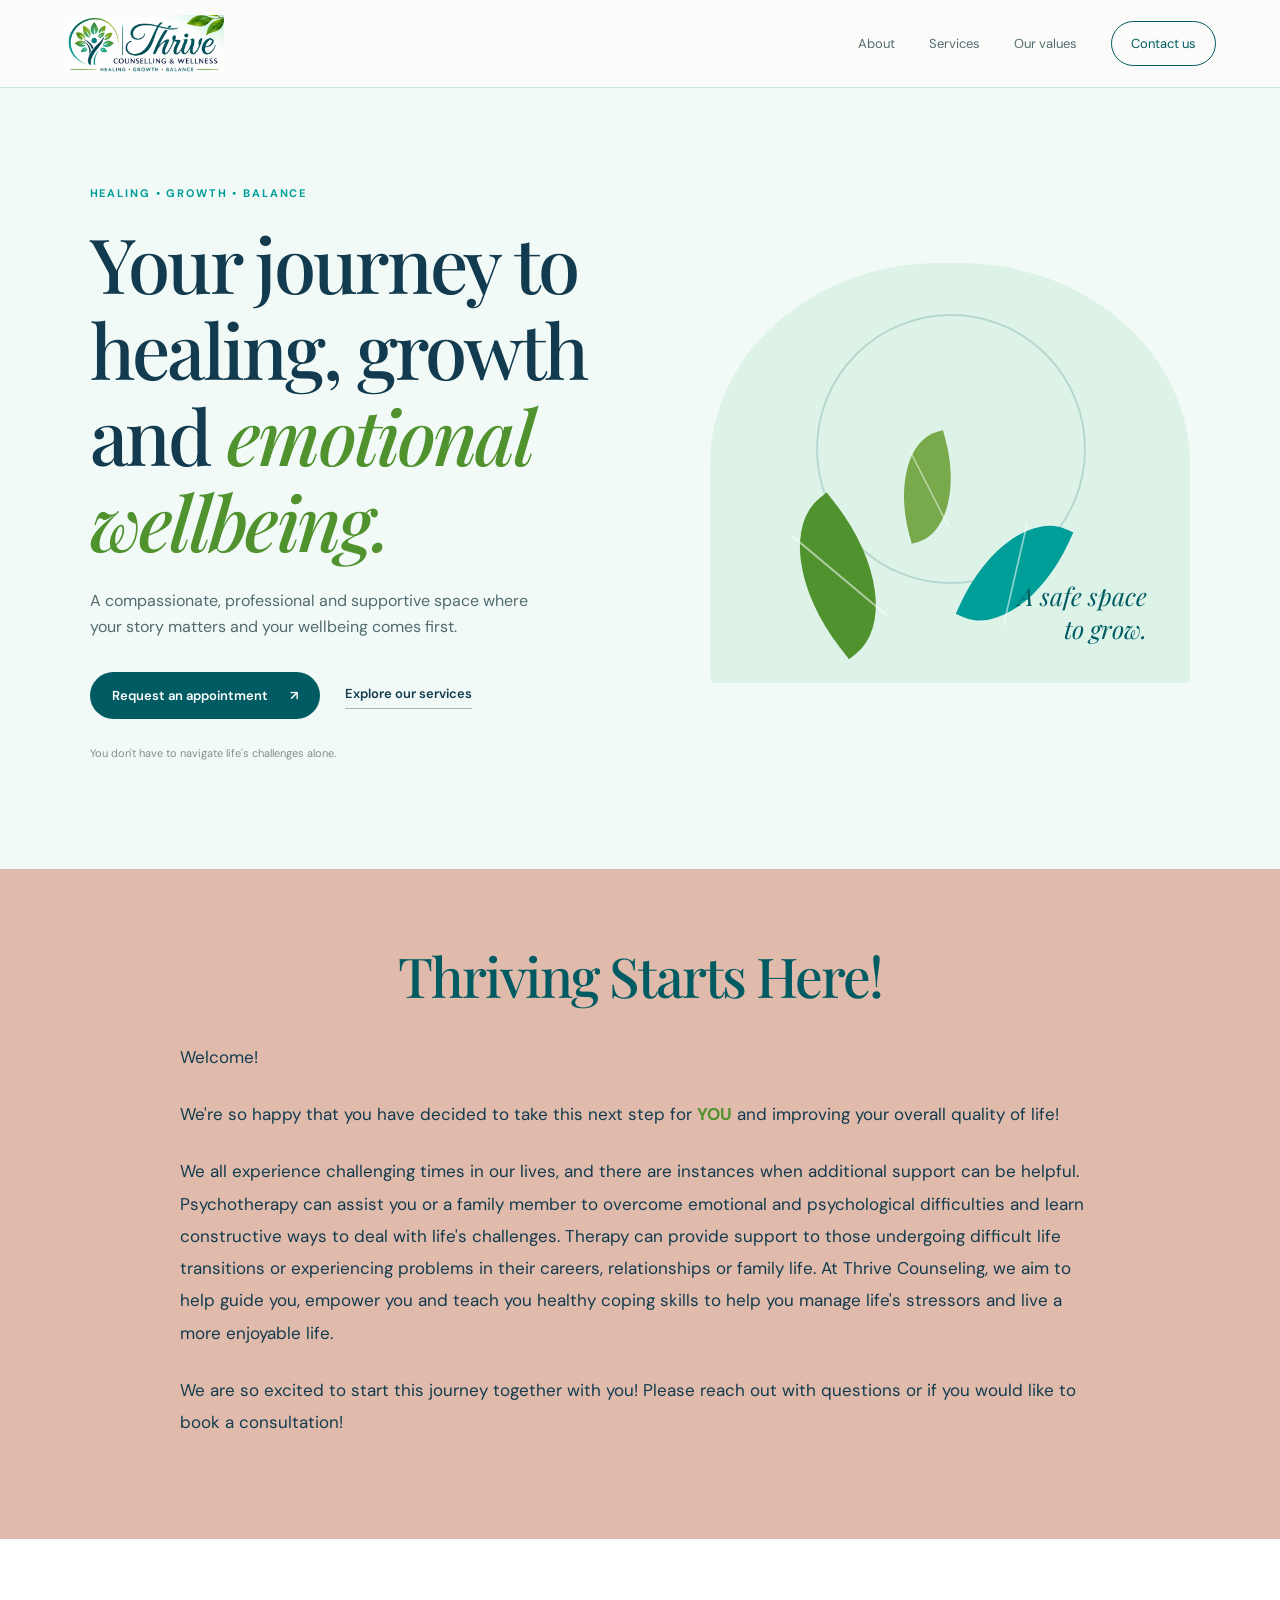
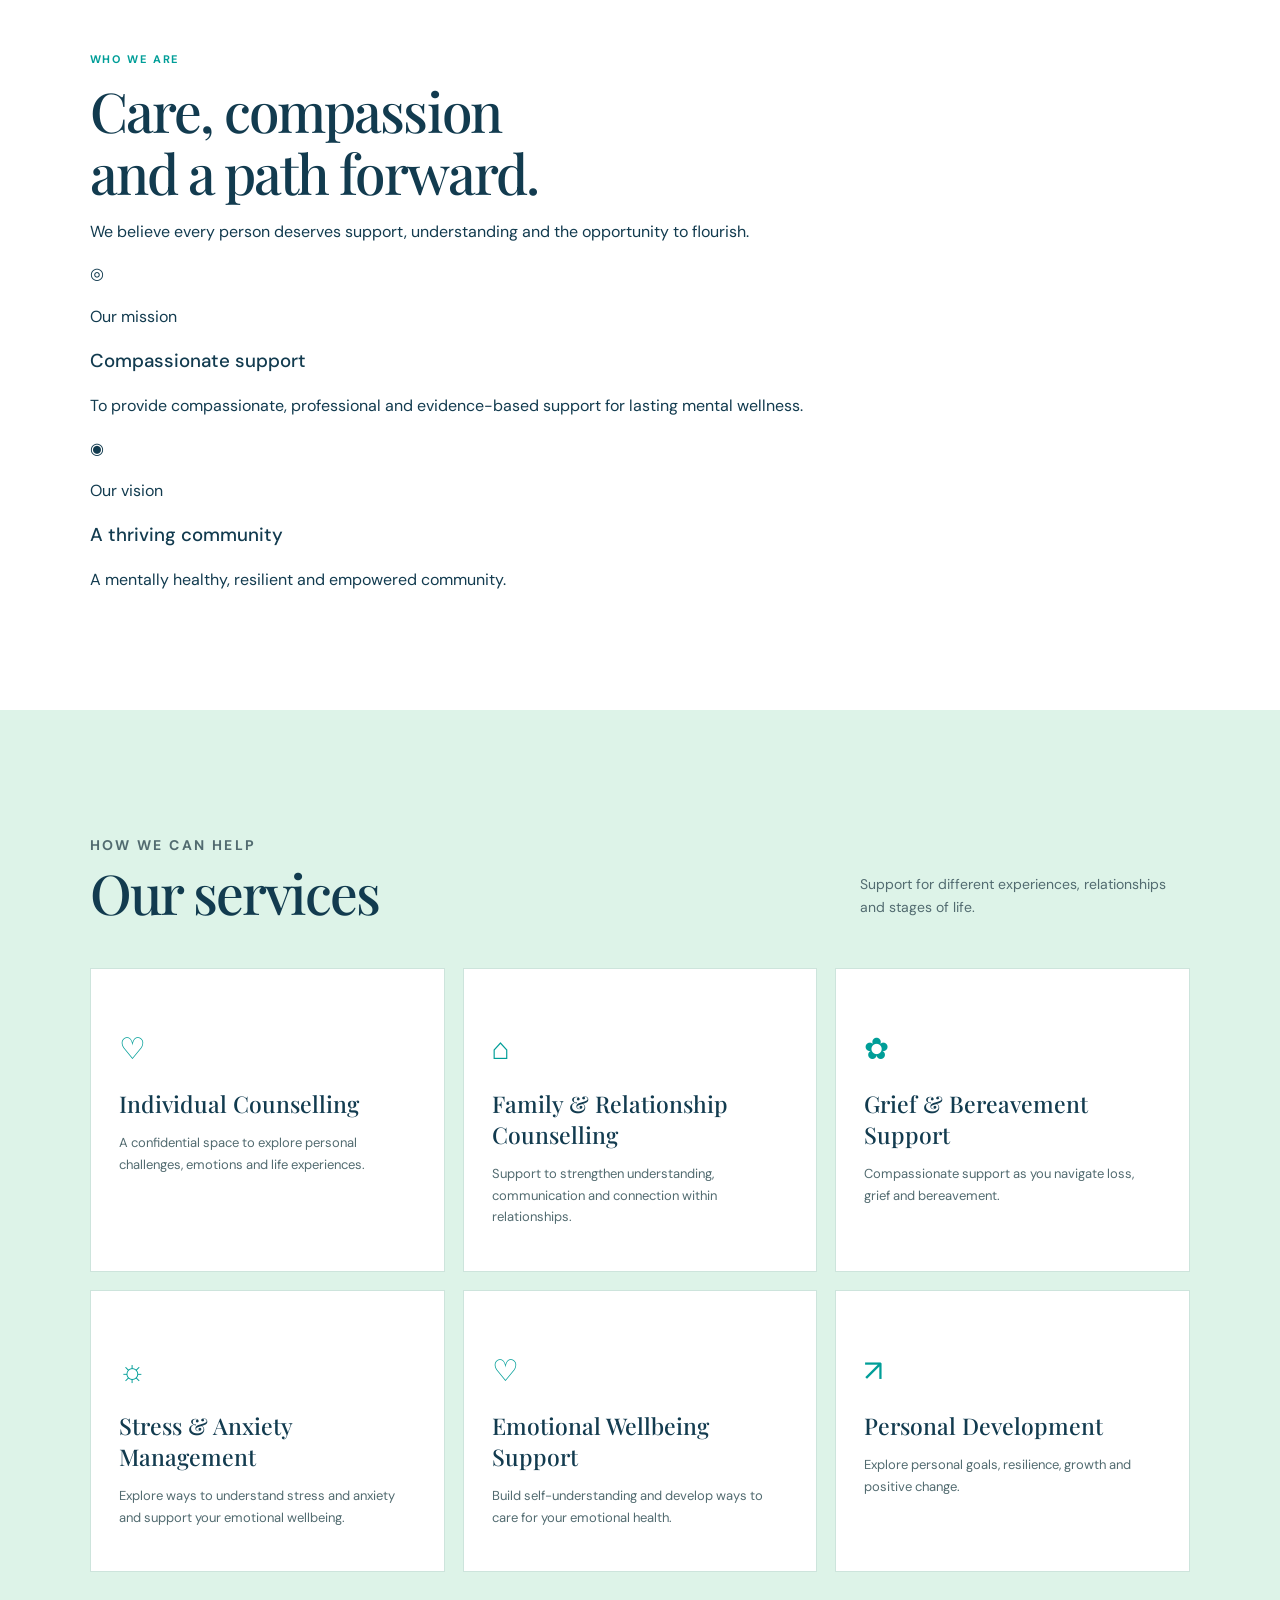
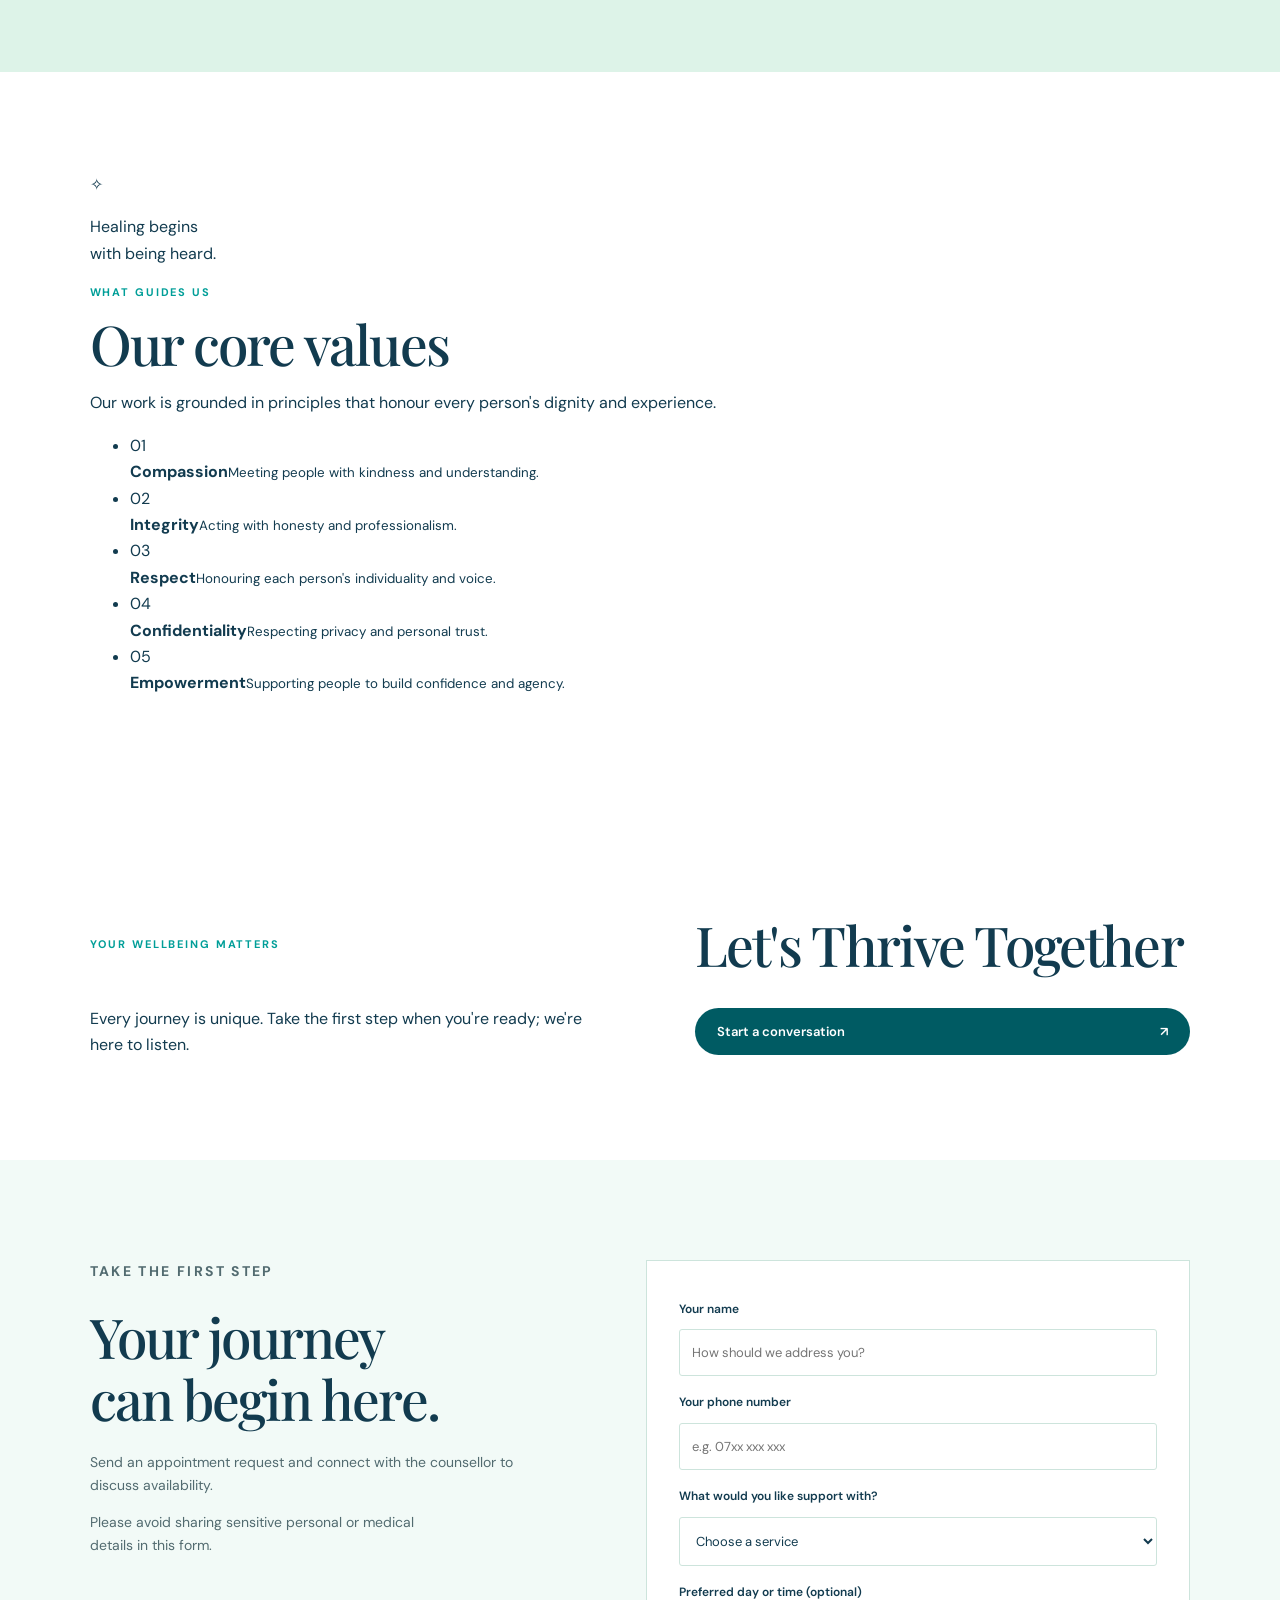
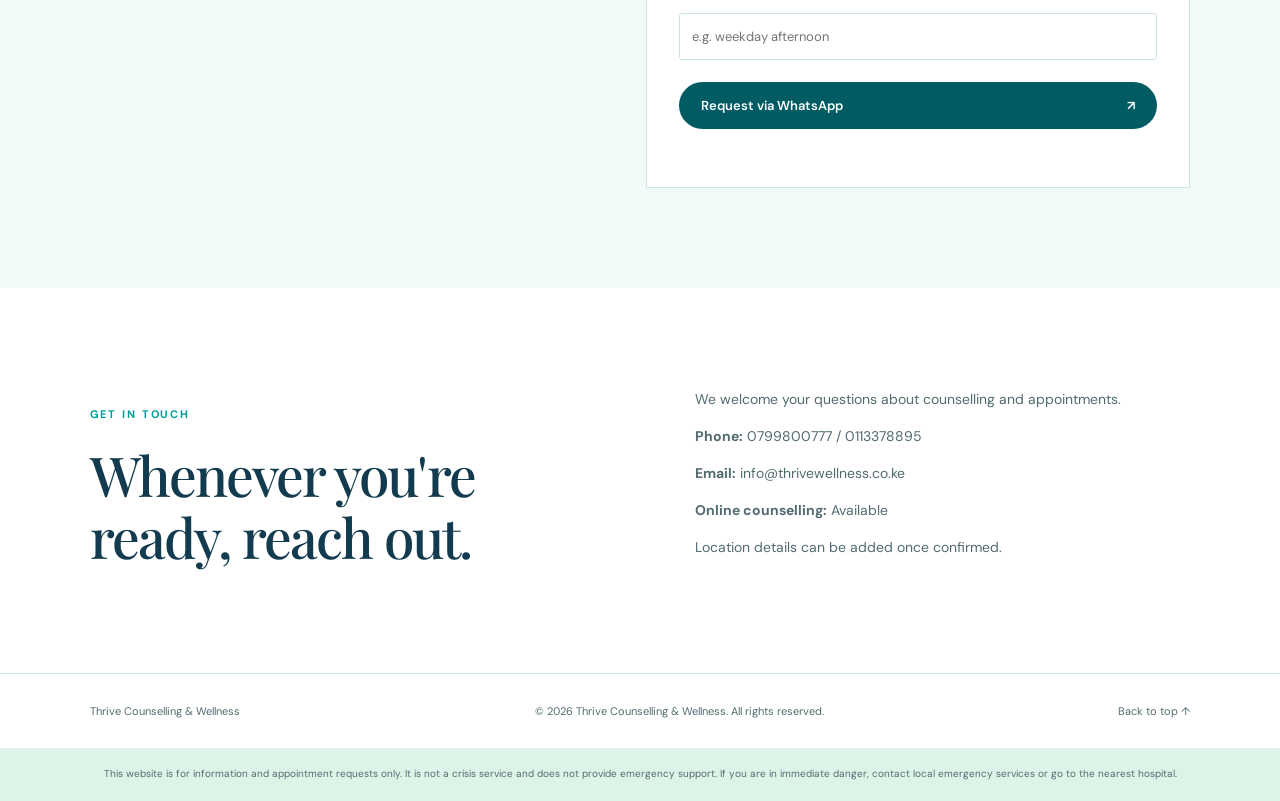
==== index.html @ 751dd4a2 "Add Thrive welcome section with brand colours" ====
<!DOCTYPE html>
<html lang="en">
<head>
  <meta charset="UTF-8">
  <meta name="viewport" content="width=device-width, initial-scale=1.0">
  <meta name="description" content="Thrive Counselling & Wellness offers compassionate support for healing, growth and emotional wellbeing.">
  <meta name="theme-color" content="#005b63">
  <title>Thrive Counselling &amp; Wellness | Your journey to healing</title>
  <link rel="preconnect" href="https://fonts.googleapis.com">
  <link rel="preconnect" href="https://fonts.gstatic.com" crossorigin>
  <link href="https://fonts.googleapis.com/css2?family=DM+Sans:wght@400;500;600;700&family=Playfair+Display:ital,wght@0,500;0,600;0,700;1,500;1,600&display=swap" rel="stylesheet">
  <link rel="stylesheet" href="style.css">
</head>
<body>
  <header class="site-header">
    <a class="brand" href="#home" aria-label="Thrive Counselling and Wellness home">
      <img src="assets/thrive-logo-crop.jpg.png" alt="Thrive Counselling and Wellness — Healing, Growth, Balance" class="brand-logo">
    </a>
    <button class="menu-toggle" aria-label="Toggle navigation" aria-expanded="false">☰</button>
    <nav class="nav" aria-label="Main navigation">
      <a href="#about">About</a>
      <a href="#services">Services</a>
      <a href="#values">Our values</a>
      <a href="#contact" class="nav-cta">Contact us</a>
    </nav>
  </header>

  <main id="home">
    <section class="hero">
      <div class="hero-content">
        <p class="eyebrow">Healing • Growth • Balance</p>
        <h1>Your journey to healing, growth and <em>emotional wellbeing.</em></h1>
        <p class="hero-copy">A compassionate, professional and supportive space where your story matters and your wellbeing comes first.</p>
        <div class="hero-actions">
          <a class="button button-primary" href="#appointment">Request an appointment <span>↗</span></a>
          <a class="text-link" href="#services">Explore our services</a>
        </div>
        <p class="small-note">You don't have to navigate life's challenges alone.</p>
      </div>
      <div class="hero-art" aria-label="Decorative botanical illustration">
        <div class="hero-orbit"></div><div class="hero-leaf leaf-one"></div>
        <div class="hero-leaf leaf-two"></div><div class="hero-leaf leaf-three"></div>
        <div class="hero-art-caption">A safe space<br>to grow.</div>
      </div>
    </section>

<section class="welcome-section" id="welcome">
  <div class="welcome-content">
    <h2>Thriving Starts Here!</h2>

    <p>Welcome!</p>

    <p>We're so happy that you have decided to take this next step for <strong>YOU</strong> and improving your overall quality of life!</p>

    <p>We all experience challenging times in our lives, and there are instances when additional support can be helpful. Psychotherapy can assist you or a family member to overcome emotional and psychological difficulties and learn constructive ways to deal with life's challenges. Therapy can provide support to those undergoing difficult life transitions or experiencing problems in their careers, relationships or family life. At Thrive Counseling, we aim to help guide you, empower you and teach you healthy coping skills to help you manage life's stressors and live a more enjoyable life.</p>

    <p>We are so excited to start this journey together with you! Please reach out with questions or if you would like to book a consultation!</p>
  </div>
</section>

    <section class="section mission-vision" id="about">
      <div class="section-intro">
        <p class="section-label">Who we are</p>
        <h2>Care, compassion<br>and a path forward.</h2>
        <p>We believe every person deserves support, understanding and the opportunity to flourish.</p>
      </div>
      <div class="purpose-grid">
        <article class="purpose-card">
          <span class="purpose-icon">◎</span>
          <p class="card-kicker">Our mission</p>
          <h3>Compassionate support</h3>
          <p>To provide compassionate, professional and evidence-based support for lasting mental wellness.</p>
        </article>
        <article class="purpose-card">
          <span class="purpose-icon">◉</span>
          <p class="card-kicker">Our vision</p>
          <h3>A thriving community</h3>
          <p>A mentally healthy, resilient and empowered community.</p>
        </article>
      </div>
    </section>

    <section class="section services" id="services">
      <div class="section-heading">
        <div>
          <p class="section-label">How we can help</p>
          <h2>Our services</h2>
        </div>
        <p>Support for different experiences, relationships and stages of life.</p>
      </div>
      <div class="service-grid">
        <article class="service-card"><span class="service-icon">♡</span><h3>Individual Counselling</h3><p>A confidential space to explore personal challenges, emotions and life experiences.</p></article>
        <article class="service-card"><span class="service-icon">⌂</span><h3>Family &amp; Relationship Counselling</h3><p>Support to strengthen understanding, communication and connection within relationships.</p></article>
        <article class="service-card"><span class="service-icon">✿</span><h3>Grief &amp; Bereavement Support</h3><p>Compassionate support as you navigate loss, grief and bereavement.</p></article>
        <article class="service-card"><span class="service-icon">☼</span><h3>Stress &amp; Anxiety Management</h3><p>Explore ways to understand stress and anxiety and support your emotional wellbeing.</p></article>
        <article class="service-card"><span class="service-icon">♡</span><h3>Emotional Wellbeing Support</h3><p>Build self-understanding and develop ways to care for your emotional health.</p></article>
        <article class="service-card"><span class="service-icon">↗</span><h3>Personal Development</h3><p>Explore personal goals, resilience, growth and positive change.</p></article>
      </div>
    </section>

    <section class="section values" id="values">
      <div class="values-art"><span class="values-leaf">✧</span><p>Healing begins<br>with being heard.</p></div>
      <div class="values-copy">
        <p class="section-label">What guides us</p>
        <h2>Our core values</h2>
        <p>Our work is grounded in principles that honour every person's dignity and experience.</p>
        <ul class="values-list">
          <li><span>01</span><div><strong>Compassion</strong><small>Meeting people with kindness and understanding.</small></div></li>
          <li><span>02</span><div><strong>Integrity</strong><small>Acting with honesty and professionalism.</small></div></li>
          <li><span>03</span><div><strong>Respect</strong><small>Honouring each person's individuality and voice.</small></div></li>
          <li><span>04</span><div><strong>Confidentiality</strong><small>Respecting privacy and personal trust.</small></div></li>
          <li><span>05</span><div><strong>Empowerment</strong><small>Supporting people to build confidence and agency.</small></div></li>
        </ul>
      </div>
    </section>

    <section class="section approach">
      <p class="section-label">Your wellbeing matters</p>
      <h2>Let's Thrive Together</h2>
      <p>Every journey is unique. Take the first step when you're ready; we're here to listen.</p>
      <a class="button button-primary" href="#appointment">Start a conversation <span>↗</span></a>
    </section>

    <section class="section appointment" id="appointment">
      <div class="appointment-copy">
        <p class="section-label">Take the first step</p>
        <h2>Your journey<br>can begin here.</h2>
        <p>Send an appointment request and connect with the counsellor to discuss availability.</p>
        <p class="small-note">Please avoid sharing sensitive personal or medical details in this form.</p>
      </div>
      <form id="appointment-form" class="appointment-form">
        <label for="client-name">Your name</label>
        <input id="client-name" name="name" autocomplete="name" required placeholder="How should we address you?">
        <label for="client-phone">Your phone number</label>
        <input id="client-phone" name="phone" type="tel" autocomplete="tel" required placeholder="e.g. 07xx xxx xxx">
        <label for="session-type">What would you like support with?</label>
        <select id="session-type" name="service" required>
          <option value="">Choose a service</option>
          <option>Individual Counselling</option>
          <option>Family &amp; Relationship Counselling</option>
          <option>Grief &amp; Bereavement Support</option>
          <option>Stress &amp; Anxiety Management</option>
          <option>Emotional Wellbeing Support</option>
          <option>Personal Development</option>
          <option>I'd like to discuss options</option>
        </select>
        <label for="preferred-time">Preferred day or time (optional)</label>
        <input id="preferred-time" name="time" placeholder="e.g. weekday afternoon">
        <button class="button button-primary form-submit" type="submit">Request via WhatsApp <span>↗</span></button>
        <p id="form-message" class="form-message" role="status"></p>
      </form>
    </section>

    <section class="section contact" id="contact">
      <div><p class="section-label">Get in touch</p><h2>Whenever you're<br>ready, reach out.</h2></div>
      <div class="contact-details">
        <p>We welcome your questions about counselling and appointments.</p>
        <p><strong>Phone:</strong> 0799800777 / 0113378895</p>
        <p><strong>Email:</strong> <a href="mailto:info@thrivewellness.co.ke">info@thrivewellness.co.ke</a></p>
        <p><strong>Online counselling:</strong> Available</p>
        <p class="small-note">Location details can be added once confirmed.</p>
      </div>
    </section>
  </main>

  <footer class="footer">
    <a href="#home" class="footer-brand">Thrive <span>Counselling &amp; Wellness</span></a>
    <p>© <span id="year"></span> Thrive Counselling &amp; Wellness. All rights reserved.</p>
    <a href="#home">Back to top ↑</a>
  </footer>
  <div class="disclaimer">This website is for information and appointment requests only. It is not a crisis service and does not provide emergency support. If you are in immediate danger, contact local emergency services or go to the nearest hospital.</div>
  <script src="script.js"></script>
</body>
</html>
---- style.css ----
@import url('https://fonts.googleapis.com/css2?family=DM+Sans:wght@400;500;600;700&family=Playfair+Display:ital,wght@0,500;0,600;0,700;1,500;1,600&display=swap');

:root {
  --ink: #123B4F;
  --muted: #526B70;
  --cream: #F2FAF7;
  --paper: #FFFFFF;
  --sage: #DDF3E8;
  --deep: #005B63;
  --line: #CDE4DC;
  --accent: #4F922E;
  --teal: #009E98;
}

* {
  box-sizing: border-box;
}

*{box-sizing:border-box}
html{scroll-behavior:smooth}
body{margin:0;background:var(--paper);color:var(--ink);font-family:"DM Sans",sans-serif;line-height:1.65}
a{color:inherit;text-decoration:none}
.site-header{height:88px;padding:0 7%;display:flex;align-items:center;justify-content:space-between;border-bottom:1px solid #e8e9e1;background:rgba(255,253,248,.94);position:sticky;top:0;z-index:10}
.brand{display:flex;align-items:center;gap:10px;font-weight:700;letter-spacing:-.03em;line-height:1.1}
.brand small{display:block;font-size:11px;letter-spacing:.17em;text-transform:uppercase;color:var(--muted);font-weight:500;margin-top:5px}
.brand-mark{display:grid;place-items:center;width:38px;height:38px;border-radius:50%;background:var(--sage);color:var(--deep);font-size:21px}
.nav{display:flex;align-items:center;gap:34px;font-size:13px;color:#52665c}
.nav a:hover,.text-link:hover{color:var(--accent)}
.nav-cta{border:1px solid var(--deep);padding:11px 19px;border-radius:30px;color:var(--deep)}
.menu-toggle{display:none;border:0;background:none;font-size:25px;color:var(--ink)}
.hero{padding:85px 7% 95px;display:grid;grid-template-columns:1.05fr .95fr;gap:7%;align-items:center;background:var(--cream);min-height:610px}
.eyebrow,.section-label{font-size:11px;letter-spacing:.17em;text-transform:uppercase;color:#78877c;font-weight:700}
h1,h2,h3{margin:0;font-weight:500}
h1,h2{font-family:"Playfair Display",serif;letter-spacing:-.035em;line-height:1.13}
h1{font-size:clamp(48px,6vw,76px);margin:18px 0 24px}
h1 em{color:#688274;font-weight:500}
.hero-copy{max-width:450px;color:var(--muted);font-size:16px}
.hero-actions{display:flex;align-items:center;gap:25px;margin:32px 0 25px;flex-wrap:wrap}
.button{display:inline-flex;align-items:center;justify-content:space-between;gap:22px;border:0;border-radius:30px;padding:15px 22px;font:600 13px "DM Sans",sans-serif;cursor:pointer}
.button-primary{background:var(--deep);color:white}
.button-primary:hover{background:#244338}
.text-link{font-size:13px;font-weight:600;border-bottom:1px solid #aab8aa;padding-bottom:4px}
.small-note{font-size:11px;color:#849087}
.hero-art{position:relative;height:420px;border-radius:48% 48% 5px 5px;background:#dce6d8;overflow:hidden;max-width:480px;width:100%;justify-self:end}
.sun{position:absolute;width:120px;height:120px;border-radius:50%;background:#e8b994;right:16%;top:13%}
.arch{position:absolute;width:58%;height:85%;border-radius:50% 50% 0 0;background:#a5b9a4;bottom:-20%;left:18%;border:18px solid #f2e8d8}
.plant{position:absolute;bottom:0;width:10px;height:170px;background:#607d67;transform-origin:bottom}
.plant:before,.plant:after{content:"";position:absolute;width:70px;height:30px;background:#6e8b70;border-radius:100% 0 100% 0}
.plant:before{top:30px;left:-60px;transform:rotate(15deg)}
.plant:after{top:70px;left:0;transform:rotate(80deg)}
.plant-one{left:12%;transform:rotate(13deg)}.plant-two{right:12%;height:130px;transform:rotate(-15deg)}
.art-caption{position:absolute;right:8%;bottom:10%;font:italic 25px "Playfair Display",serif;color:var(--deep);text-align:right}
.section{padding:100px 7%}
.intro{display:grid;grid-template-columns:.7fr 1.3fr;gap:6%;border-bottom:1px solid var(--line)}
.intro-content{display:grid;grid-template-columns:1fr 1fr;gap:9%;align-items:start}
h2{font-size:clamp(36px,4.5vw,55px)}
.intro-content p,.section-heading p,.approach-copy p,.appointment-copy p,.contact-details p{color:var(--muted);font-size:14px;margin-top:0}
.intro-content .text-link{display:inline-block;margin-top:12px}
.services{background:#f1f3ec}
.section-heading{display:flex;justify-content:space-between;align-items:end;gap:30px;margin:24px 0 45px}
.section-heading p{max-width:330px;margin-bottom:4px}
.service-grid{display:grid;grid-template-columns:repeat(3,1fr);gap:18px}
.service-card{background:var(--paper);padding:30px 28px;min-height:250px;position:relative;border:1px solid #e5e8df}
.card-number{font-size:11px;color:#8a998d}
.service-icon{display:block;font-size:30px;color:#7e9a83;margin:25px 0 15px}
.service-card h3{font:500 23px "Playfair Display",serif}
.service-card p{font-size:13px;color:var(--muted);max-width:300px}
.approach{display:grid;grid-template-columns:1fr 1fr;gap:10%;align-items:center}
.approach-art{height:370px;position:relative;background:#e8e5d8;overflow:hidden}
.circle{position:absolute;border-radius:50%}
.circle-a{width:260px;height:260px;background:#c3d1bf;left:15%;top:14%}
.circle-b{width:180px;height:180px;background:#d9a98c;left:37%;top:38%;opacity:.9}
.circle-c{width:110px;height:110px;background:#f4eee2;left:20%;top:53%}
.approach-art span{position:absolute;bottom:25px;right:25px;font:italic 22px "Playfair Display",serif;text-align:right;color:var(--deep)}
.approach-copy h2{margin:22px 0}
.approach-copy ul{padding-left:18px;color:var(--muted);font-size:13px}
.approach-copy li{padding:5px 0}
.appointment{background:var(--cream);display:grid;grid-template-columns:.9fr 1.1fr;gap:10%;align-items:start}
.appointment-copy h2{margin:22px 0}
.appointment-copy .small-note{max-width:350px}
.appointment-form{display:grid;gap:10px;background:var(--paper);padding:32px;border:1px solid var(--line)}
.appointment-form label{font-size:12px;font-weight:600;margin-top:7px}
.appointment-form input,.appointment-form select{width:100%;padding:14px 12px;border:1px solid #d9dfd5;border-radius:3px;background:#fff;font:13px "DM Sans",sans-serif;color:var(--ink)}
.appointment-form input:focus,.appointment-form select:focus{outline:2px solid #a5b9a4;outline-offset:1px}
.form-submit{margin-top:12px;width:100%}
.form-message{font-size:12px;color:var(--deep);min-height:16px;margin:0}
.contact{display:grid;grid-template-columns:1fr 1fr;gap:10%;align-items:center}
.contact h2{margin-top:20px}
.contact-details{max-width:430px}
.contact-link{display:inline-block;color:var(--deep);font-weight:700;border-bottom:1px solid #aab8aa;padding:8px 0}
.contact-placeholder{font-size:11px!important;margin-top:20px}
.footer{padding:28px 7%;border-top:1px solid var(--line);display:flex;justify-content:space-between;align-items:center;gap:20px;font-size:11px;color:var(--muted)}
.footer p{margin:0}.footer>a:last-child{white-space:nowrap}
.disclaimer{background:#f2f0e9;padding:18px 7%;font-size:10px;color:#7b857d;text-align:center}
@media(max-width:800px){.site-header{height:72px}.menu-toggle{display:block}.nav{display:none;position:absolute;top:72px;left:0;right:0;background:var(--paper);padding:22px 7%;border-bottom:1px solid var(--line);flex-direction:column;align-items:flex-start;gap:18px}.nav.open{display:flex}.hero{grid-template-columns:1fr;padding-top:60px;gap:45px}.hero-art{justify-self:center;height:330px}.intro,.intro-content,.approach,.appointment,.contact{grid-template-columns:1fr;gap:30px}.intro-content{gap:18px}.section{padding:70px 7%}.section-heading{display:block}.section-heading p{margin-top:18px}.service-grid{grid-template-columns:1fr}.service-card{min-height:210px}.approach-art{height:300px}.appointment-form{padding:22px}.footer{flex-wrap:wrap}.footer p{order:3;width:100%}}
@media(prefers-reduced-motion:reduce){html{scroll-behavior:auto}}



/* Thrive Wellness Brand Colors */
.site-header {
  background: rgba(255, 255, 255, 0.96);
  border-bottom-color: #CDE4DC;
}

.nav {
  color: #526B70;
}

.nav-cta {
  border-color: #005B63;
  color: #005B63;
}

.nav-cta:hover {
  background: #005B63;
  color: #FFFFFF;
}

.hero {
  background: #F2FAF7;
}

.eyebrow,
.section-label {
  color: #009E98;
}

h1 em {
  color: #4F922E;
}

.button-primary {
  background: #005B63;
  color: #FFFFFF;
}

.button-primary:hover {
  background: #009E98;
}

.hero-art {
  background: #DDF3E8;
}

.sun {
  background: #8BA64B;
}

.arch {
  background: #5CA69C;
  border-color: #FFFFFF;
}

.plant {
  background: #005B63;
}

.plant:before,
.plant:after {
  background: #4F922E;
}

.services {
  background: #DDF3E8;
}

.service-card {
  border-color: #CDE4DC;
}

.service-icon {
  color: #009E98;
}

.approach-art {
  background: #F2FAF7;
}

.circle-a {
  background: #5CA69C;
}

.circle-b {
  background: #8BA64B;
}

.circle-c {
  background: #DDF3E8;
}

.appointment {
  background: #F2FAF7;
}

.appointment-form {
  border-color: #CDE4DC;
}

.appointment-form input,
.appointment-form select {
  border-color: #CDE4DC;
}

.appointment-form input:focus,
.appointment-form select:focus {
  outline-color: #009E98;
}

.contact-link {
  color: #005B63;
  border-bottom-color: #5CA69C;
}

.disclaimer {
  background: #DDF3E8;
  color: #526B70;
}

/* THRIVE HEADER AND LOGO FIX */

.site-header {
    position: sticky;
    top: 0;
    z-index: 1000;
    display: flex;
    align-items: center;
    justify-content: space-between;
    width: 100%;
    background: #FBFCF9;
    padding: 10px 5%;
    box-sizing: border-box;
}

.brand {
    display: flex;
    align-items: center;
    justify-content: flex-start;
    flex: 0 0 auto;
    margin-right: auto;
}

.brand-logo {
    display: block;
    width: 160px;
    height: 60px;
    object-fit: contain;
    object-position: left center;
}

.site-header .nav {
    display: flex;
    align-items: center;
    margin-left: auto;
}

/* THRIVE HERO BOTANICAL ILLUSTRATION */

.hero-art {
    position: relative;
    height: 420px;
    max-width: 480px;
    width: 100%;
    justify-self: end;
    overflow: hidden;
    border-radius: 48% 48% 5px 5px;
    background: #DDF3E8;
}

/* Decorative circular outline */
.hero-orbit {
    position: absolute;
    width: 270px;
    height: 270px;
    border: 2px solid rgba(0, 91, 99, 0.18);
    border-radius: 50%;
    top: 12%;
    left: 22%;
}

/* Botanical leaves */
.hero-leaf {
    position: absolute;
    width: 85px;
    height: 145px;
    background: #4F922E;
    border-radius: 90% 0 90% 0;
    transform-origin: bottom center;
    z-index: 2;
}

/* Leaf veins */
.hero-leaf::after {
    content: "";
    position: absolute;
    width: 2px;
    height: 85%;
    background: rgba(255,255,255,0.55);
    left: 50%;
    top: 8%;
    transform: rotate(-12deg);
}

.leaf-one {
    bottom: 12%;
    left: 27%;
    transform: rotate(-38deg);
}

.leaf-two {
    bottom: 13%;
    left: 49%;
    background: #009E98;
    transform: rotate(25deg) scale(0.85);
}

.leaf-three {
    bottom: 35%;
    left: 39%;
    background: #78A94B;
    transform: rotate(-15deg) scale(0.7);
}

/* Illustration caption */
.hero-art-caption {
    position: absolute;
    right: 9%;
    bottom: 9%;
    z-index: 3;
    font-family: "Playfair Display", serif;
    font-size: 25px;
    font-style: italic;
    line-height: 1.3;
    color: #005B63;
    text-align: right;
}

/* Thrive welcome section */
.welcome-section {
  background: #E0BBAB;
  color: #FFFFFF;
  padding: 75px 7%;
}

.welcome-content {
  max-width: 920px;
  margin: 0 auto;
}

.welcome-content h2 {
  text-align: center;
  margin-bottom: 35px;
  color: #FFFFFF;
}

.welcome-content p {
  font-size: 17px;
  line-height: 1.9;
  margin-bottom: 25px;
}

@media (max-width: 600px) {
  .welcome-section {
    padding: 50px 7%;
  }

  .welcome-content p {
    font-size: 15px;
  }
}

/* Thrive welcome section - logo colours */
.welcome-section {
  background: #E0BBAB;
  color: #123B4F;
}

.welcome-content h2 {
  color: #005B63;
}

.welcome-content p {
  color: #123B4F;
}

.welcome-content strong {
  color: #4F922E;
}
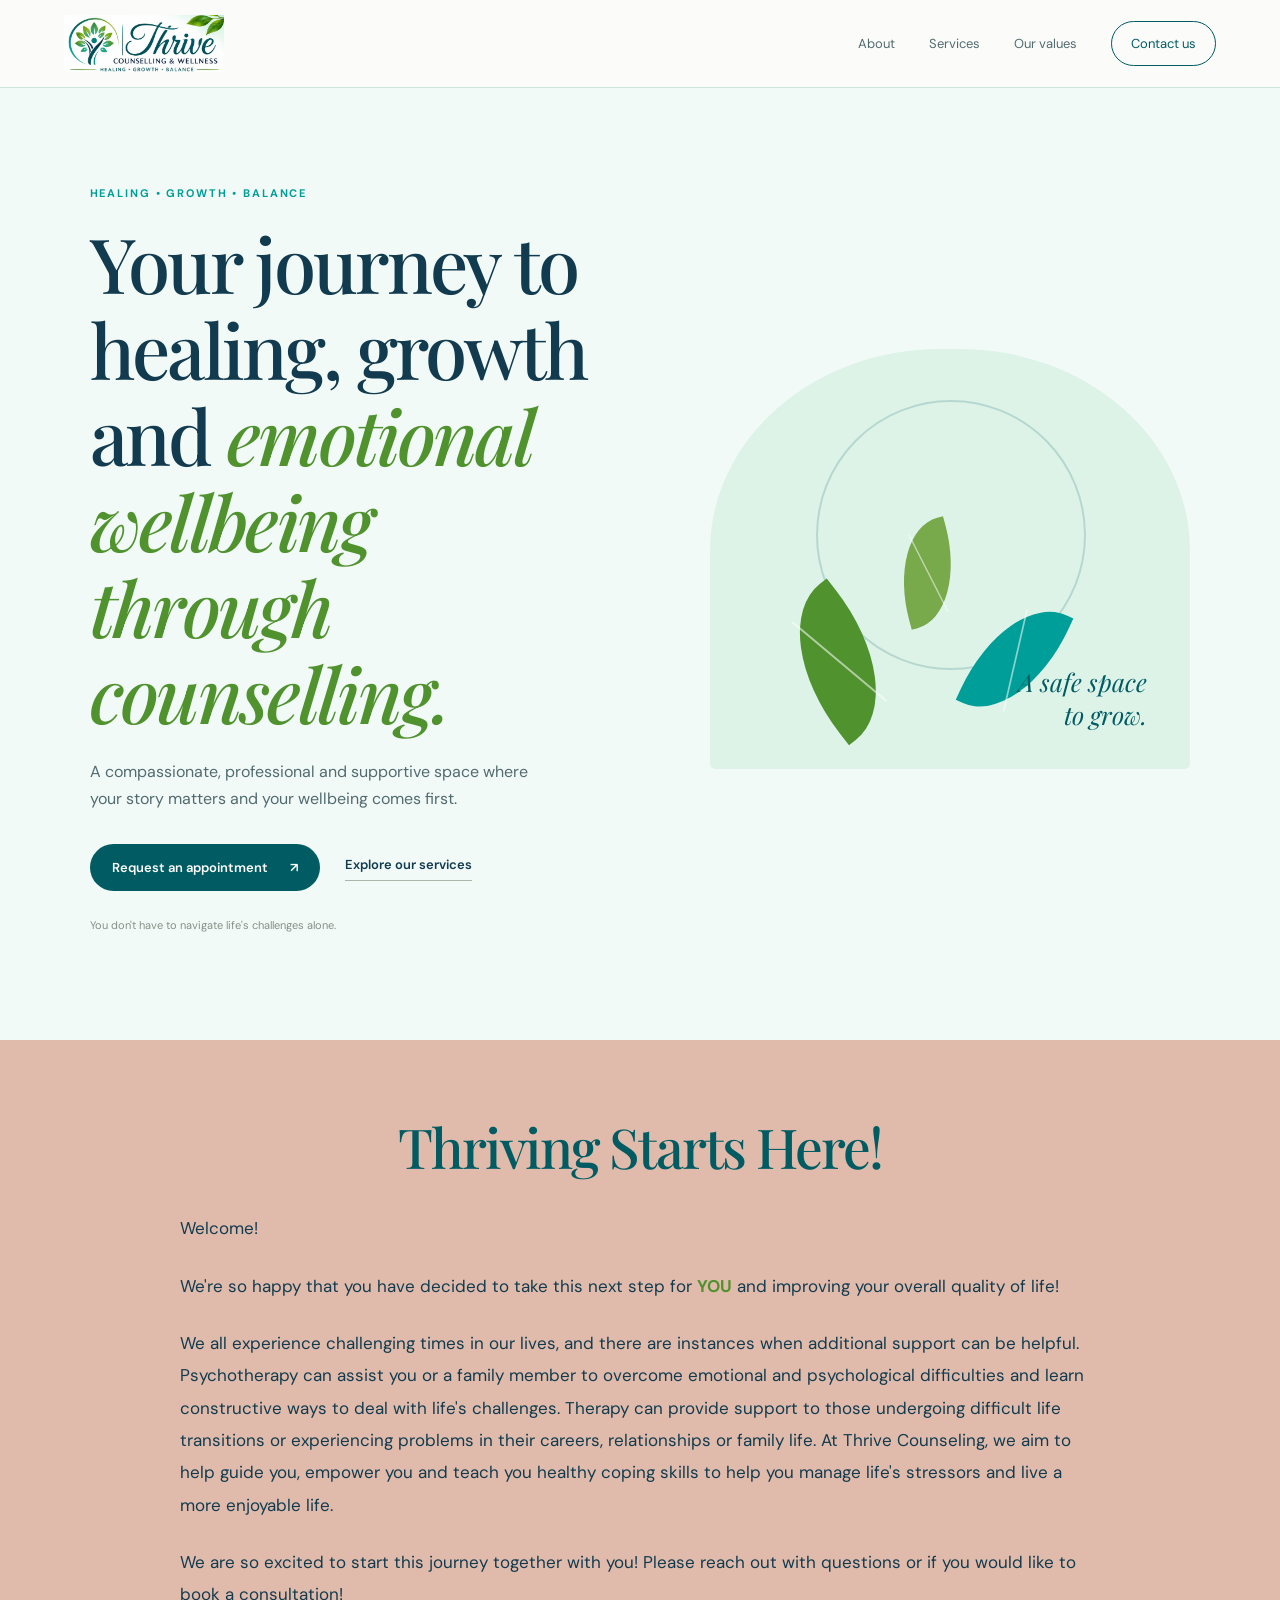
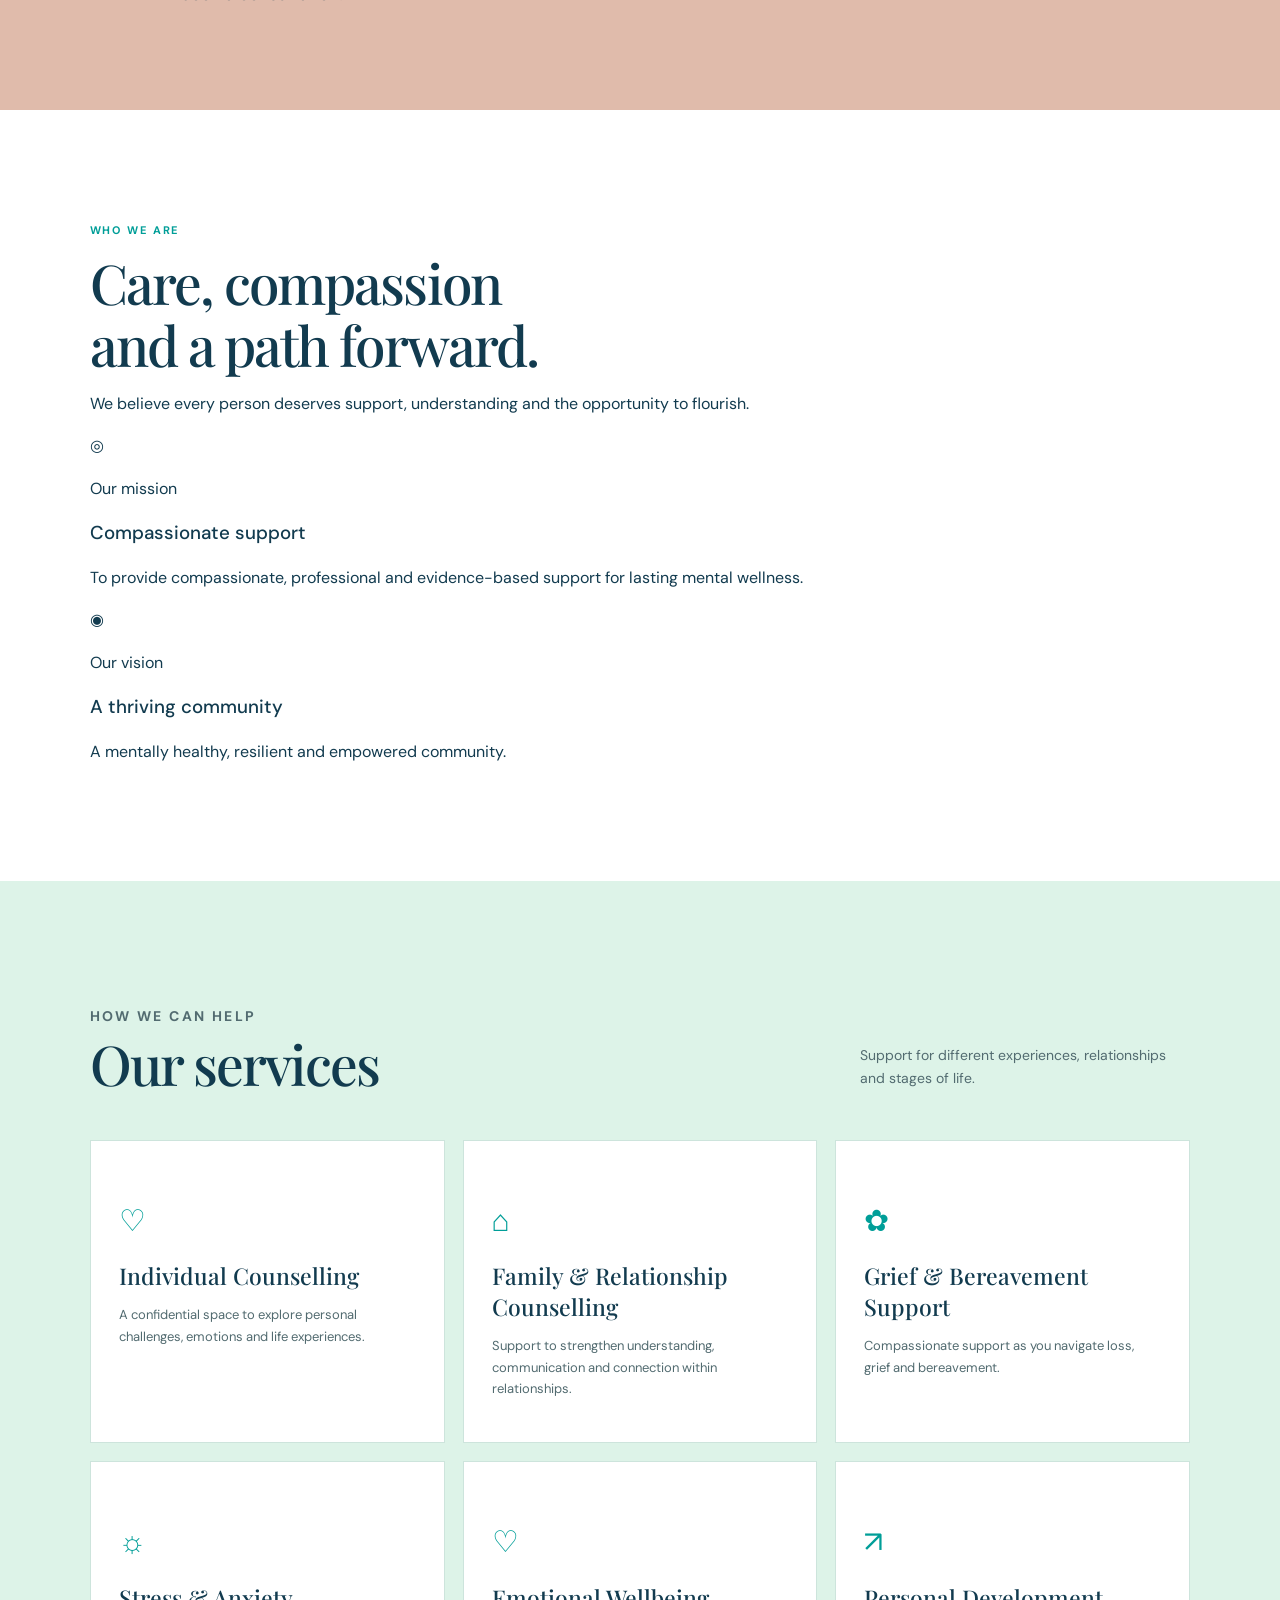
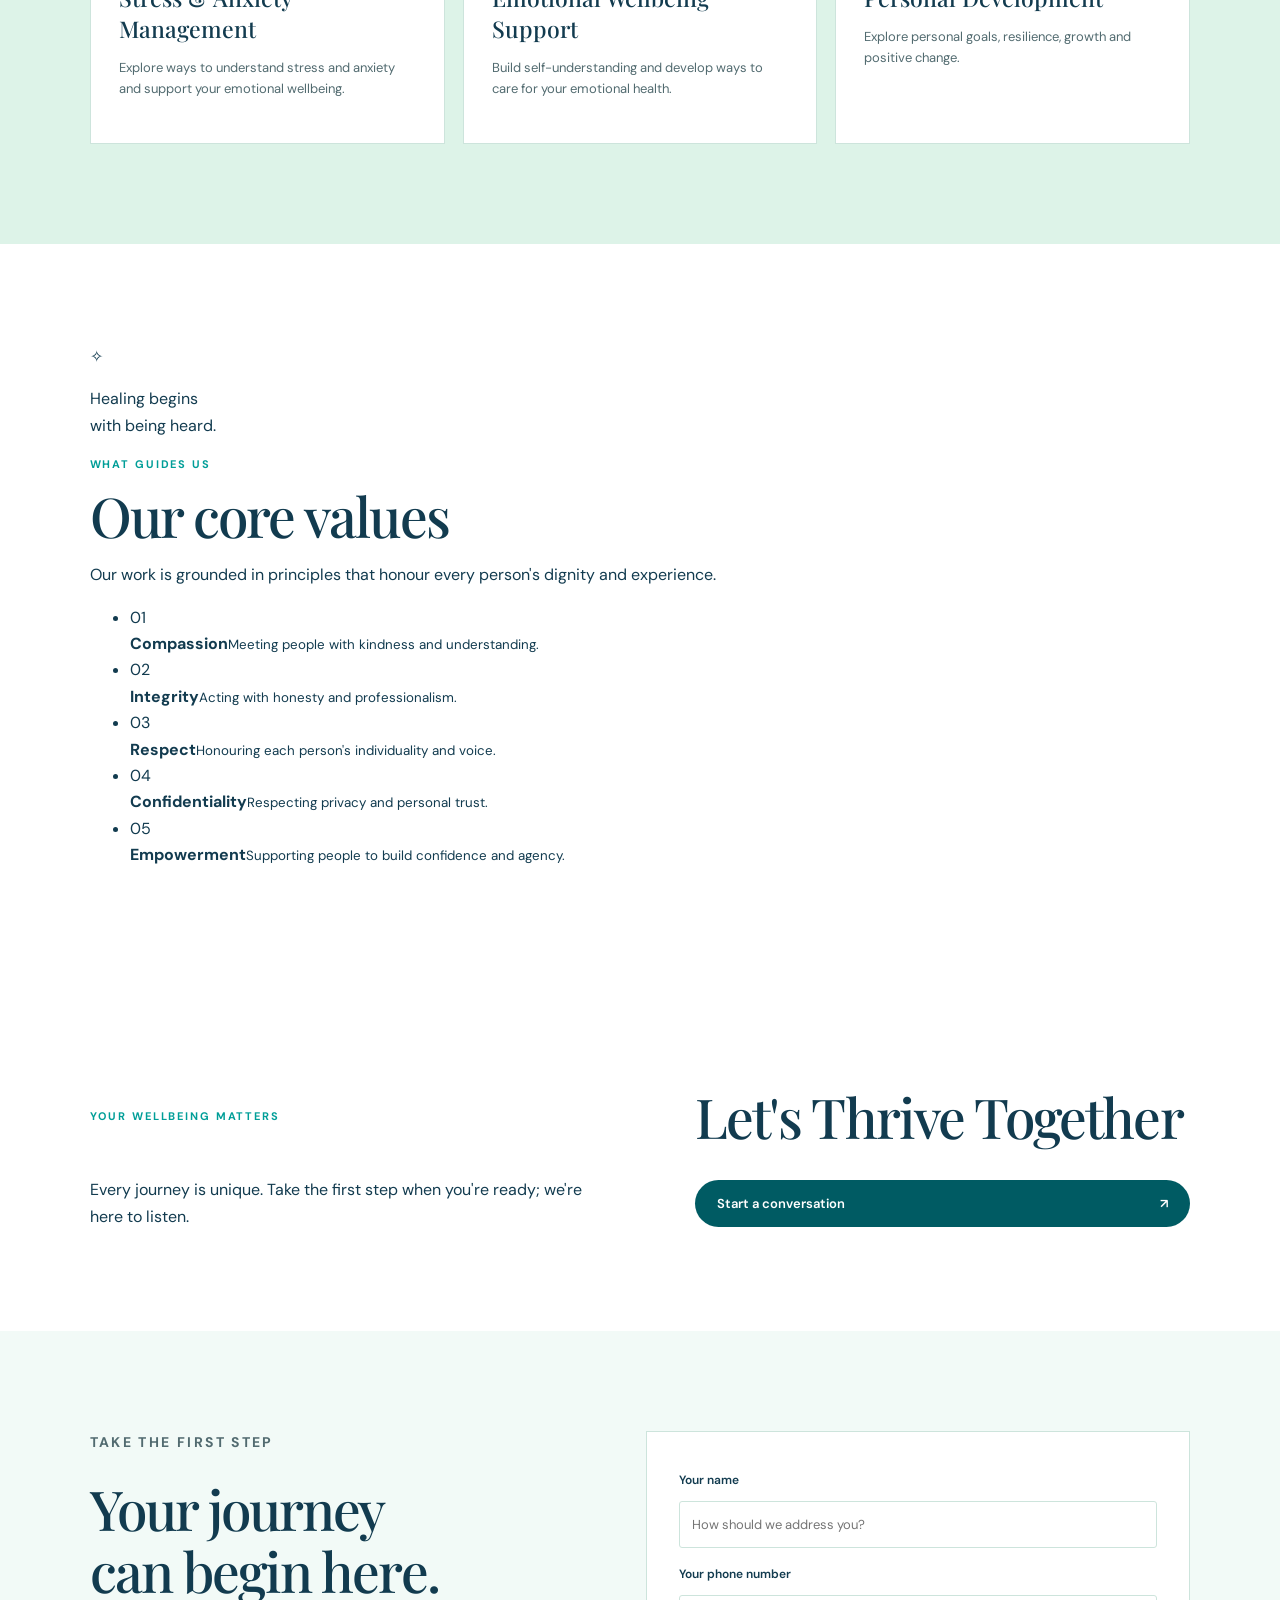
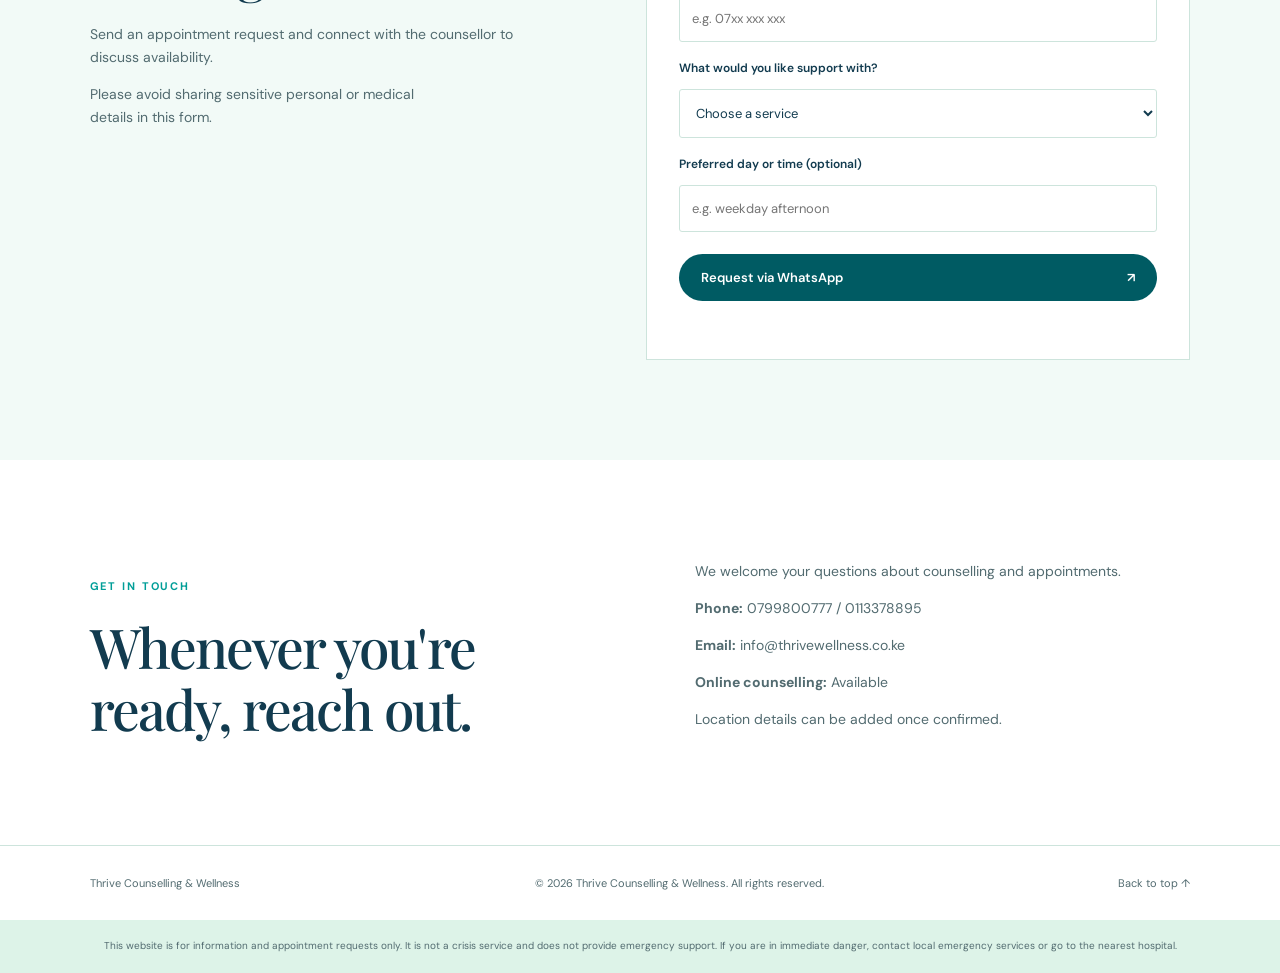
==== commit d3e5fd71: "Improve homepage heading for counselling SEO" ====
--- a/index.html
+++ b/index.html
@@ -3,9 +3,9 @@
 <head>
   <meta charset="UTF-8">
   <meta name="viewport" content="width=device-width, initial-scale=1.0">
-  <meta name="description" content="Thrive Counselling & Wellness offers compassionate support for healing, growth and emotional wellbeing.">
+<meta name="description" content="Thrive Counselling and Wellness Center offers compassionate counselling, emotional wellbeing support, personal growth and guidance for life's challenges.">
   <meta name="theme-color" content="#005b63">
-  <title>Thrive Counselling &amp; Wellness | Your journey to healing</title>
+<title>Thrive Counselling and Wellness Center | Healing & Growth</title>
   <link rel="preconnect" href="https://fonts.googleapis.com">
   <link rel="preconnect" href="https://fonts.gstatic.com" crossorigin>
   <link href="https://fonts.googleapis.com/css2?family=DM+Sans:wght@400;500;600;700&family=Playfair+Display:ital,wght@0,500;0,600;0,700;1,500;1,600&display=swap" rel="stylesheet">
@@ -29,7 +29,7 @@
     <section class="hero">
       <div class="hero-content">
         <p class="eyebrow">Healing • Growth • Balance</p>
-        <h1>Your journey to healing, growth and <em>emotional wellbeing.</em></h1>
+<h1>Your journey to healing, growth and <em>emotional wellbeing through counselling.</em></h1>
         <p class="hero-copy">A compassionate, professional and supportive space where your story matters and your wellbeing comes first.</p>
         <div class="hero-actions">
           <a class="button button-primary" href="#appointment">Request an appointment <span>↗</span></a>
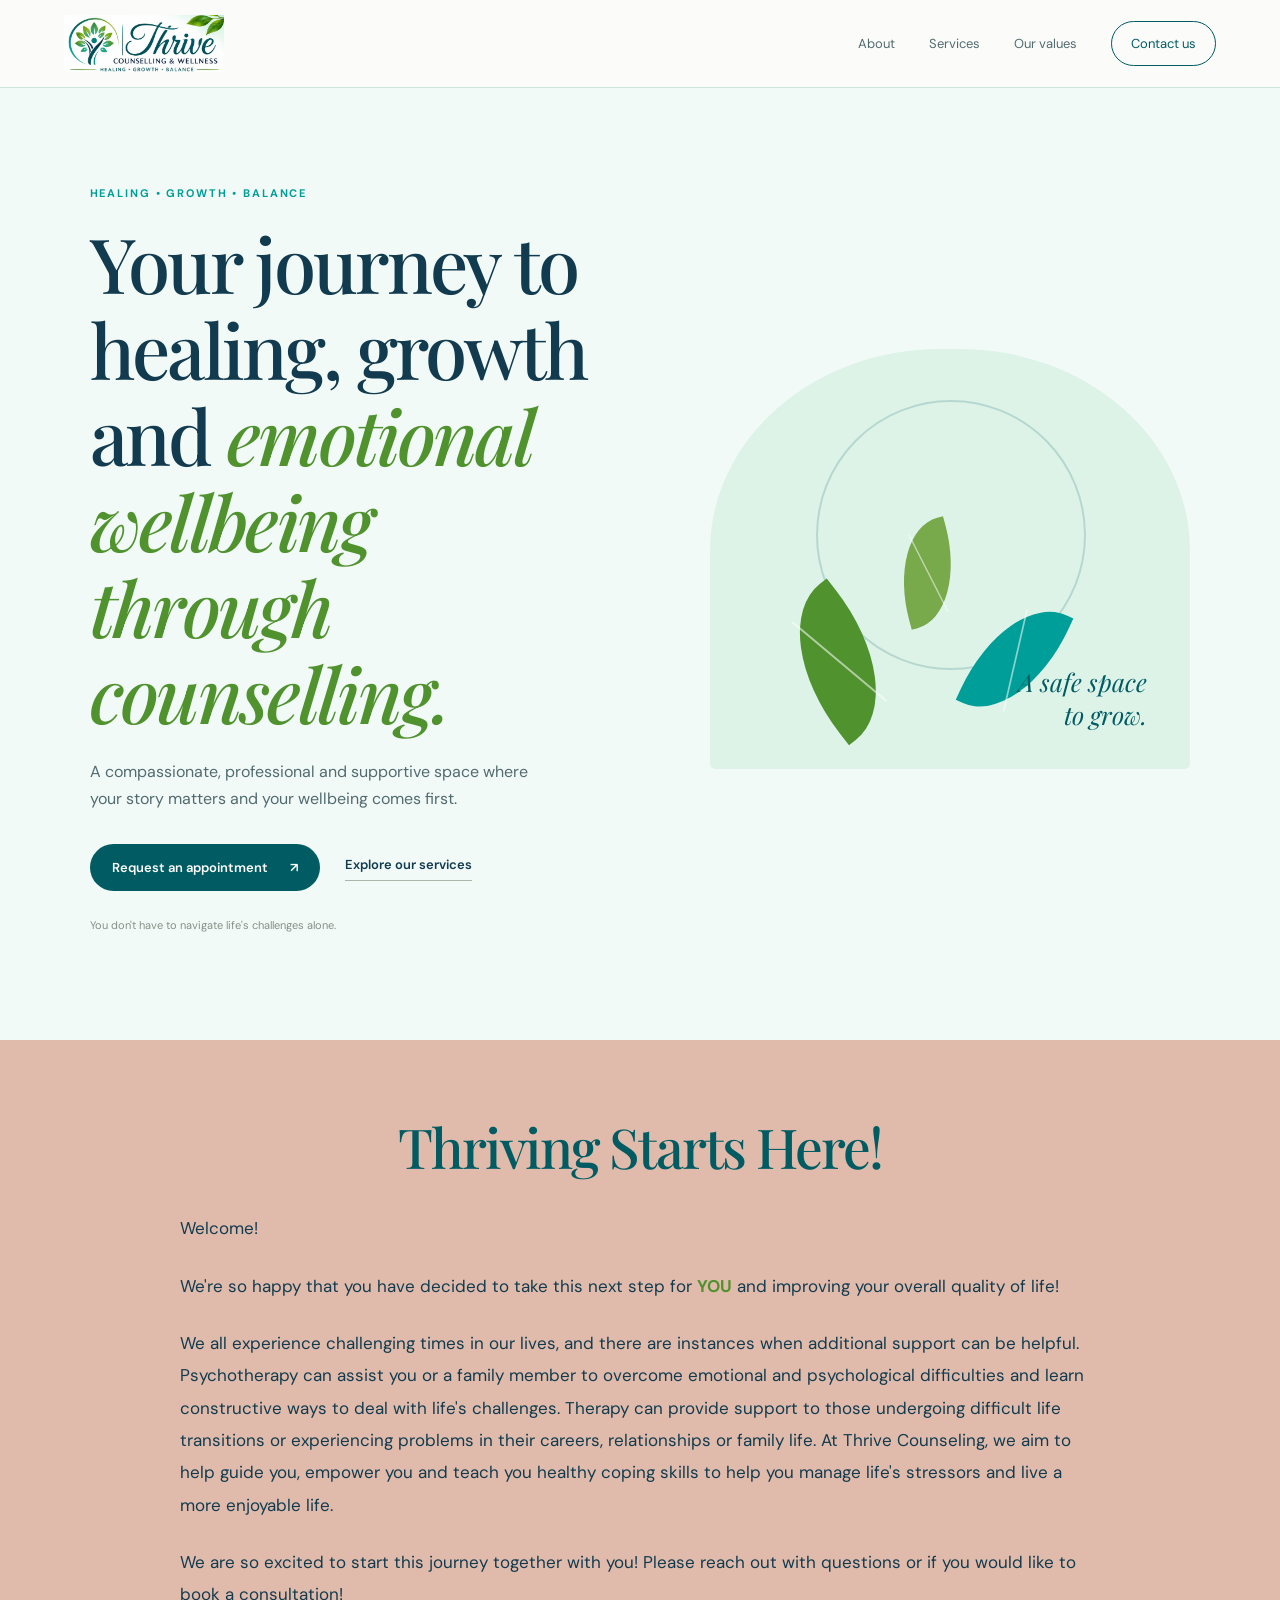
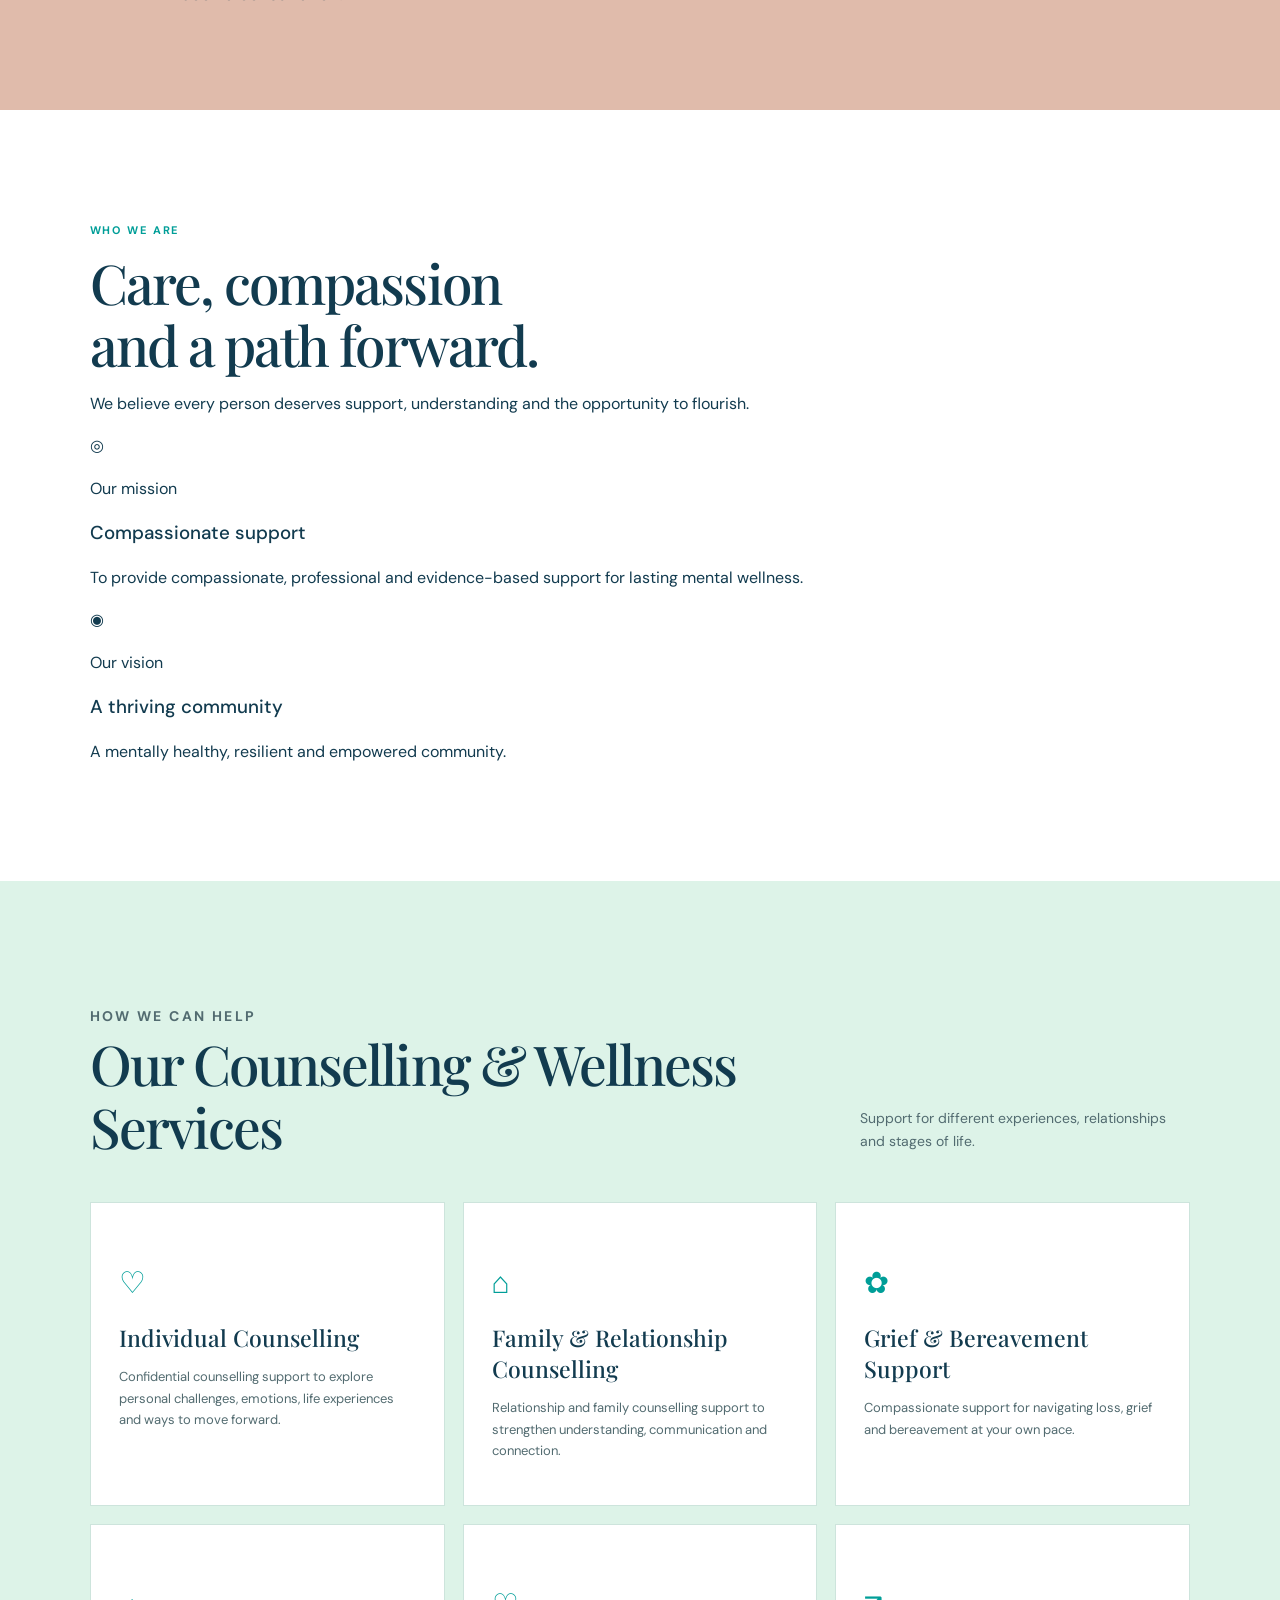
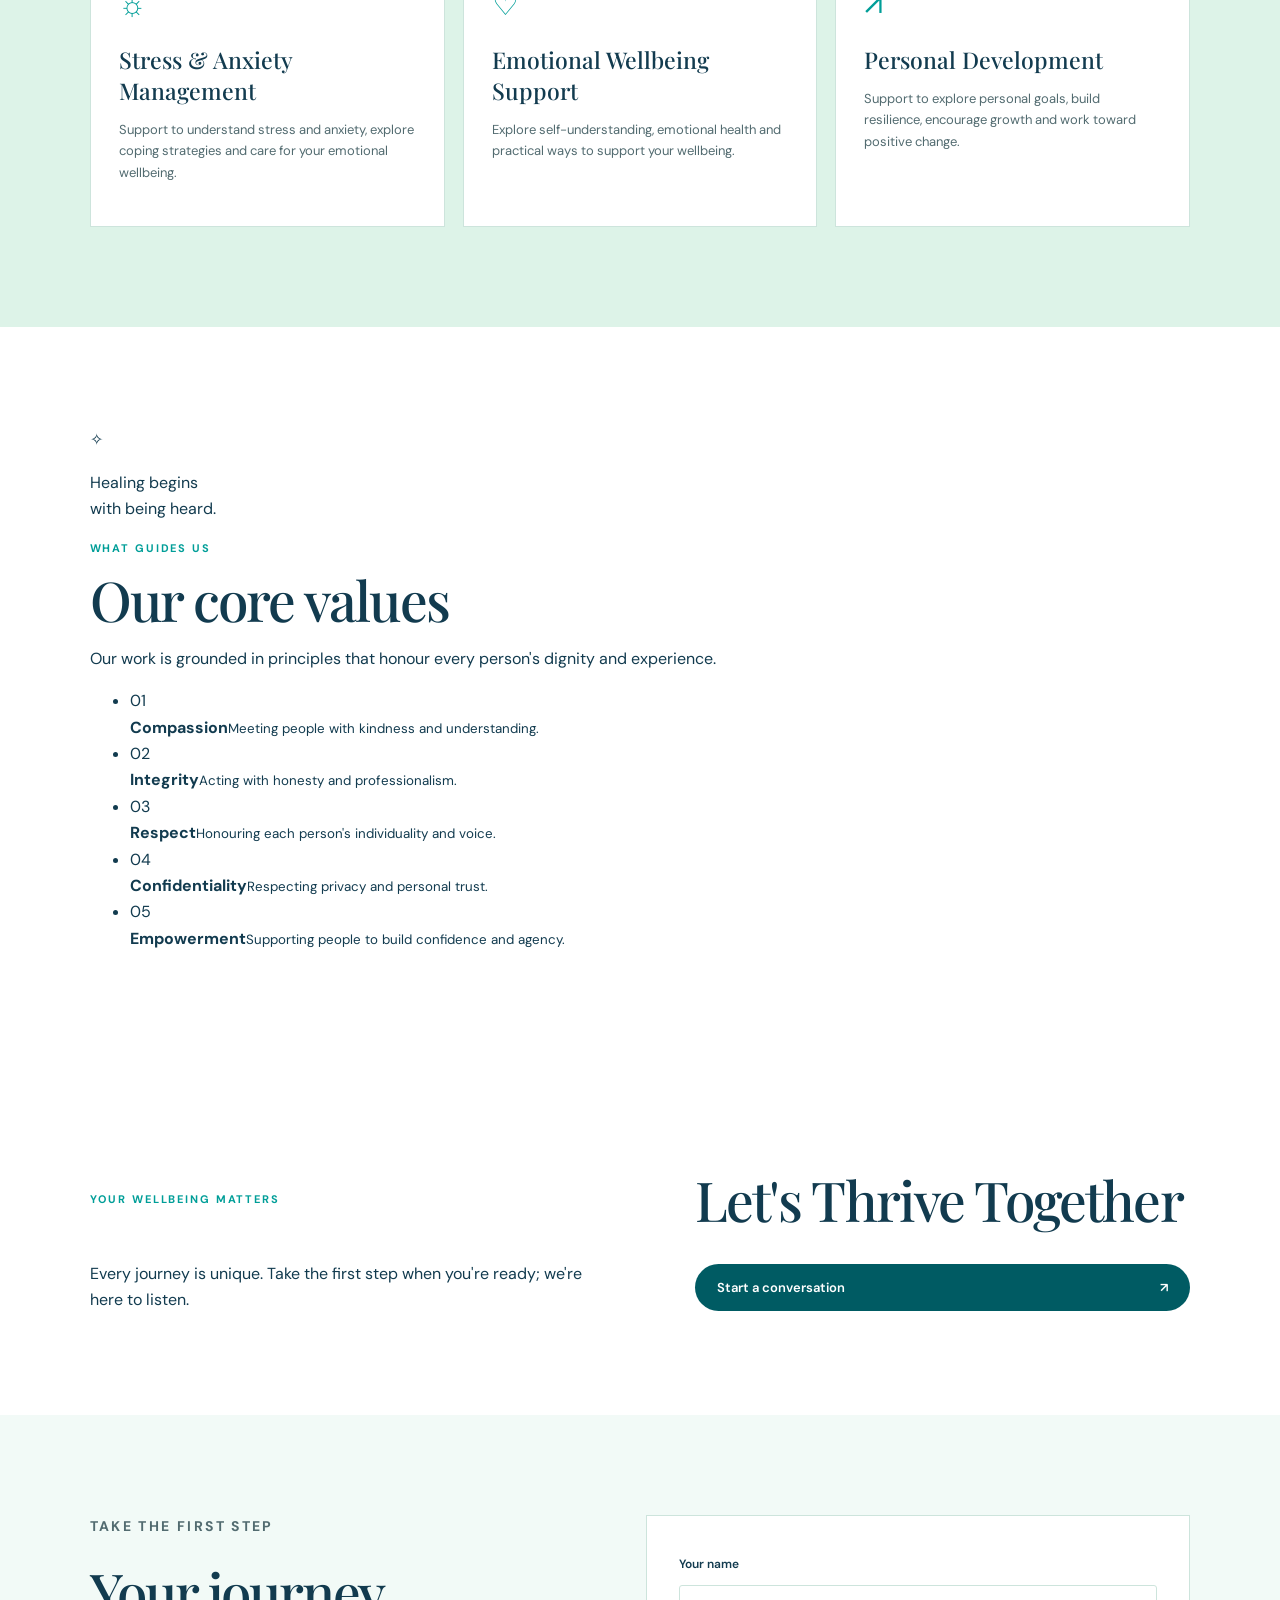
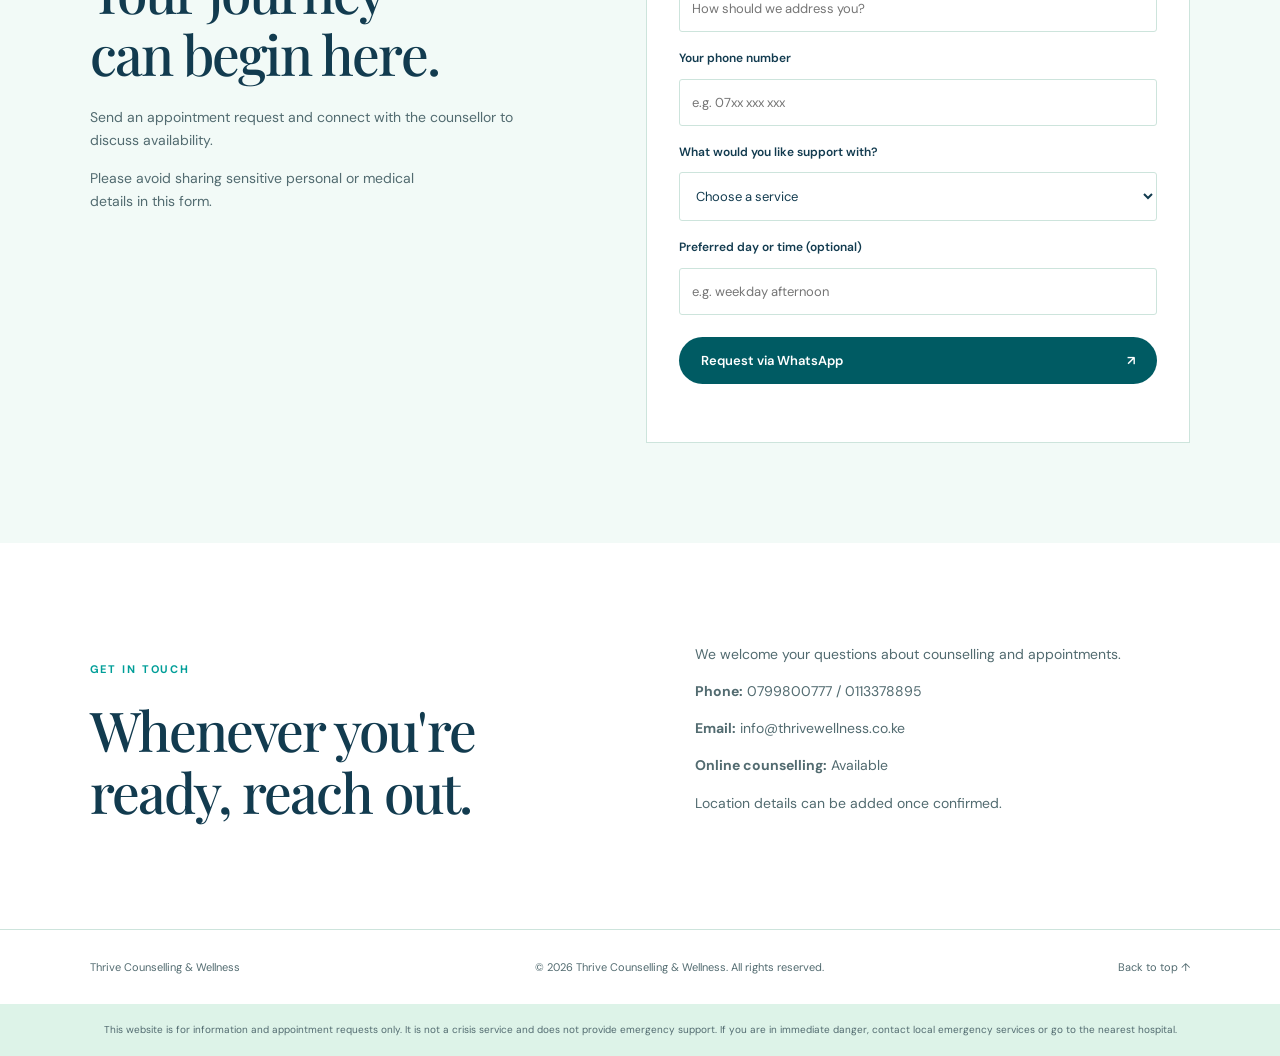
==== commit 2f1f914b: "Improve counselling services SEO content" ====
--- a/index.html
+++ b/index.html
@@ -80,23 +80,55 @@
       </div>
     </section>
 
-    <section class="section services" id="services">
-      <div class="section-heading">
-        <div>
-          <p class="section-label">How we can help</p>
-          <h2>Our services</h2>
-        </div>
-        <p>Support for different experiences, relationships and stages of life.</p>
-      </div>
-      <div class="service-grid">
-        <article class="service-card"><span class="service-icon">♡</span><h3>Individual Counselling</h3><p>A confidential space to explore personal challenges, emotions and life experiences.</p></article>
-        <article class="service-card"><span class="service-icon">⌂</span><h3>Family &amp; Relationship Counselling</h3><p>Support to strengthen understanding, communication and connection within relationships.</p></article>
-        <article class="service-card"><span class="service-icon">✿</span><h3>Grief &amp; Bereavement Support</h3><p>Compassionate support as you navigate loss, grief and bereavement.</p></article>
-        <article class="service-card"><span class="service-icon">☼</span><h3>Stress &amp; Anxiety Management</h3><p>Explore ways to understand stress and anxiety and support your emotional wellbeing.</p></article>
-        <article class="service-card"><span class="service-icon">♡</span><h3>Emotional Wellbeing Support</h3><p>Build self-understanding and develop ways to care for your emotional health.</p></article>
-        <article class="service-card"><span class="service-icon">↗</span><h3>Personal Development</h3><p>Explore personal goals, resilience, growth and positive change.</p></article>
-      </div>
-    </section>
+   
+<section class="section services" id="services">
+  <div class="section-heading">
+    <div>
+      <p class="section-label">How we can help</p>
+      <h2>Our Counselling &amp; Wellness Services</h2>
+    </div>
+    <p>Support for different experiences, relationships and stages of life.</p>
+  </div>
+
+  <div class="service-grid">
+    <article class="service-card">
+      <span class="service-icon">♡</span>
+      <h3>Individual Counselling</h3>
+      <p>Confidential counselling support to explore personal challenges, emotions, life experiences and ways to move forward.</p>
+    </article>
+
+    <article class="service-card">
+      <span class="service-icon">⌂</span>
+      <h3>Family &amp; Relationship Counselling</h3>
+      <p>Relationship and family counselling support to strengthen understanding, communication and connection.</p>
+    </article>
+
+    <article class="service-card">
+      <span class="service-icon">✿</span>
+      <h3>Grief &amp; Bereavement Support</h3>
+      <p>Compassionate support for navigating loss, grief and bereavement at your own pace.</p>
+    </article>
+
+    <article class="service-card">
+      <span class="service-icon">☼</span>
+      <h3>Stress &amp; Anxiety Management</h3>
+      <p>Support to understand stress and anxiety, explore coping strategies and care for your emotional wellbeing.</p>
+    </article>
+
+    <article class="service-card">
+      <span class="service-icon">♡</span>
+      <h3>Emotional Wellbeing Support</h3>
+      <p>Explore self-understanding, emotional health and practical ways to support your wellbeing.</p>
+    </article>
+
+    <article class="service-card">
+      <span class="service-icon">↗</span>
+      <h3>Personal Development</h3>
+      <p>Support to explore personal goals, build resilience, encourage growth and work toward positive change.</p>
+    </article>
+  </div>
+</section>
+
 
     <section class="section values" id="values">
       <div class="values-art"><span class="values-leaf">✧</span><p>Healing begins<br>with being heard.</p></div>
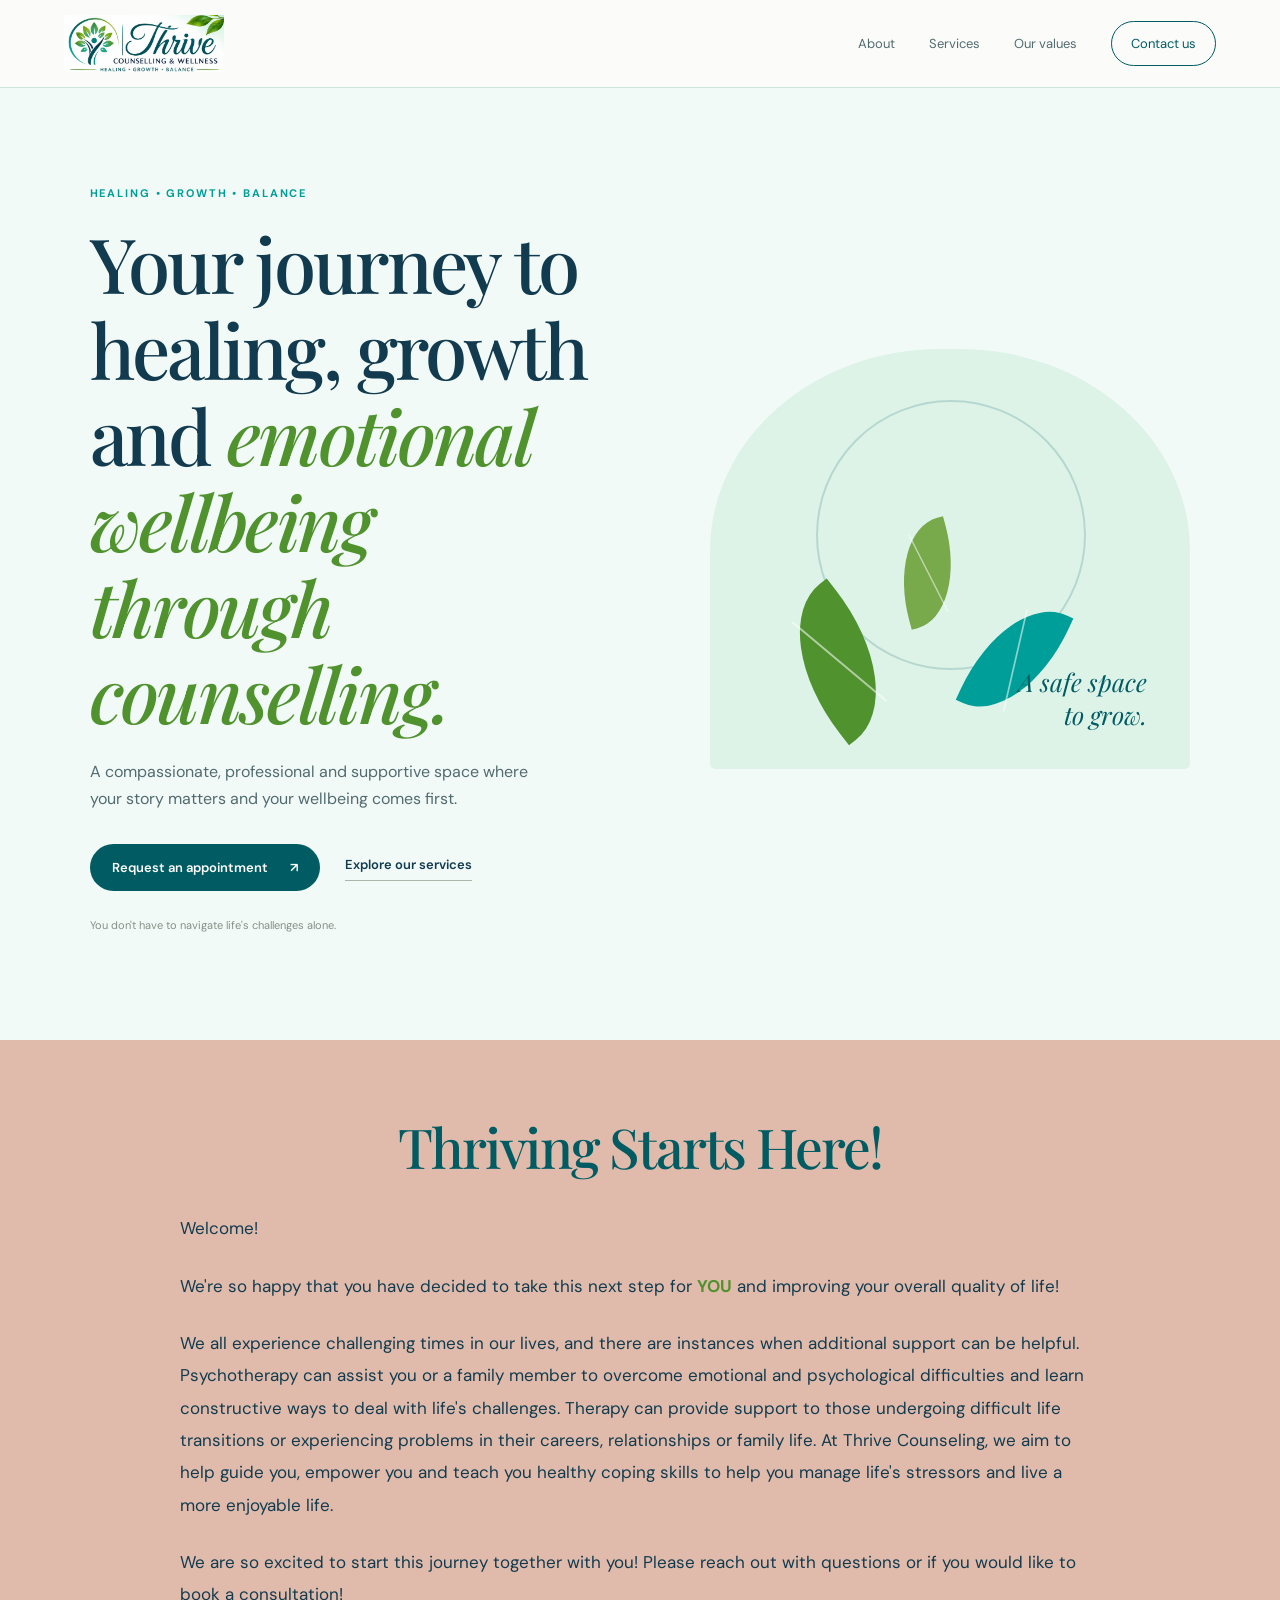
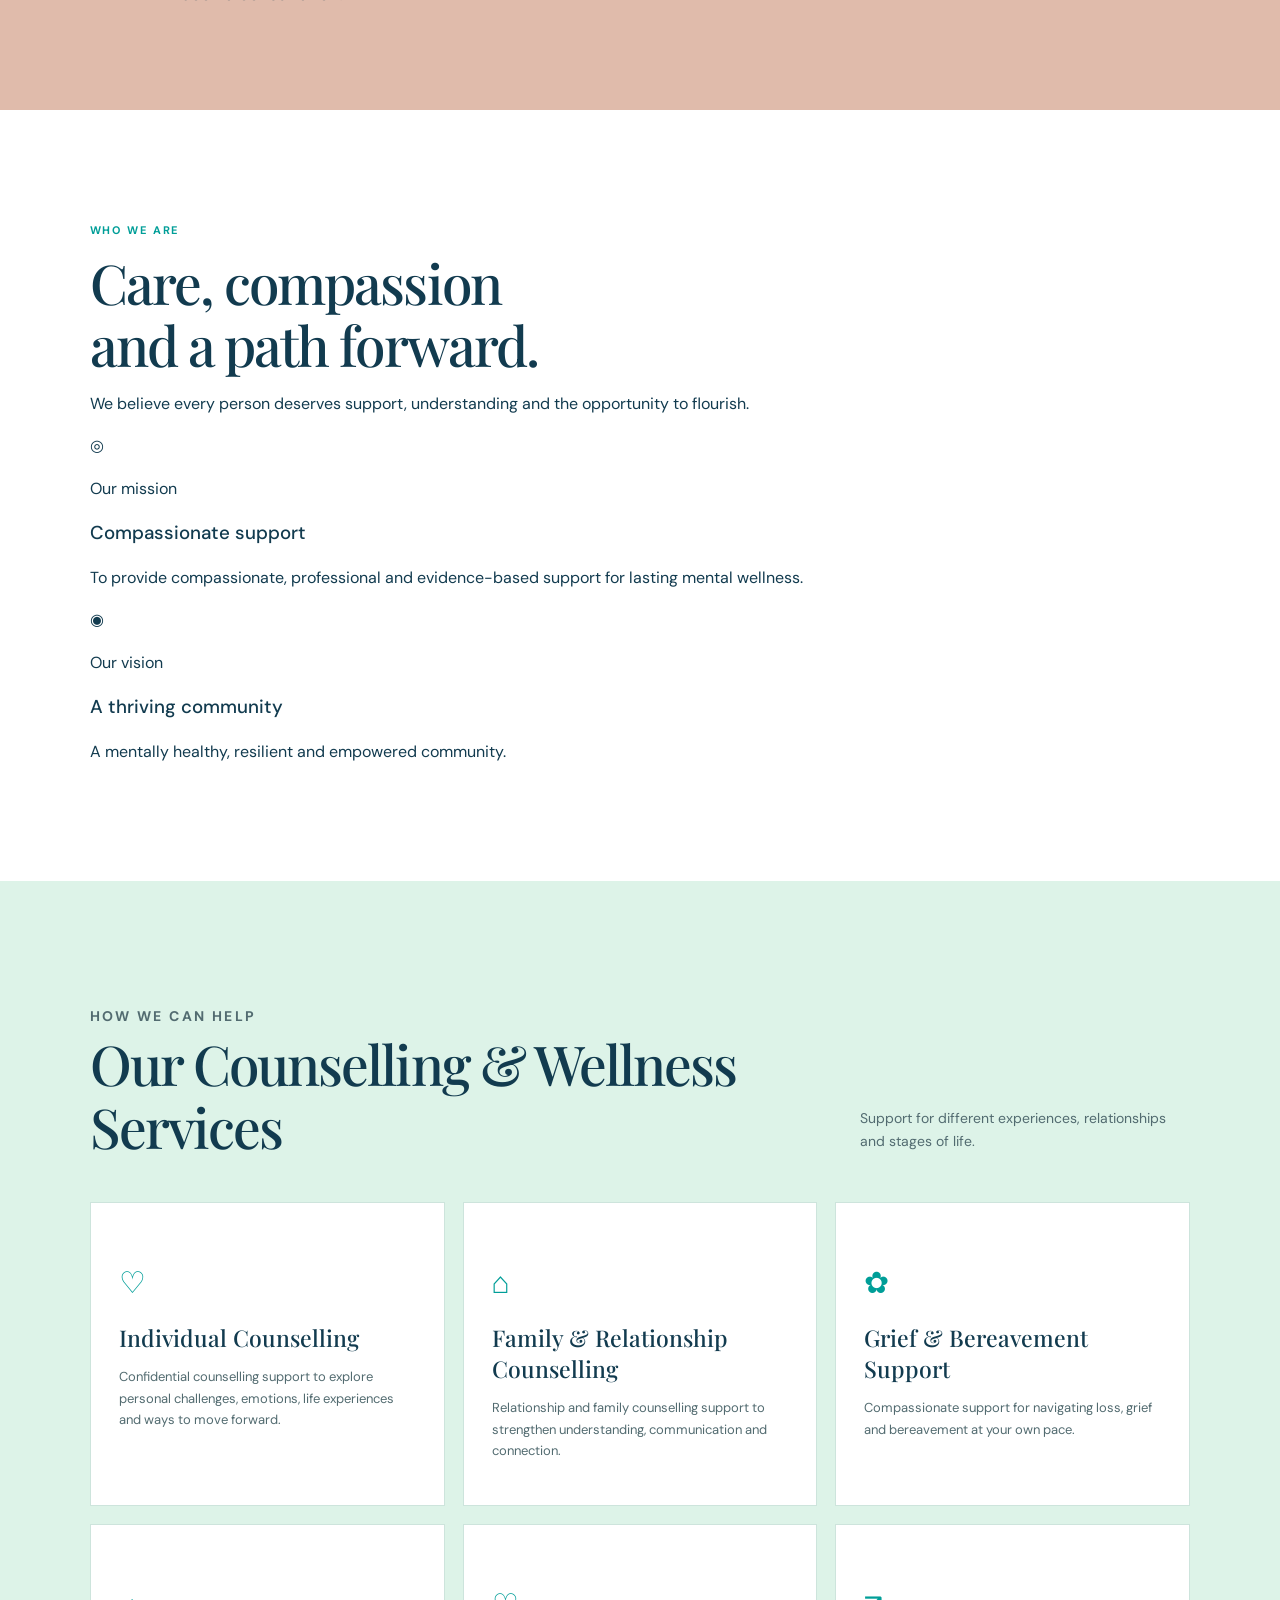
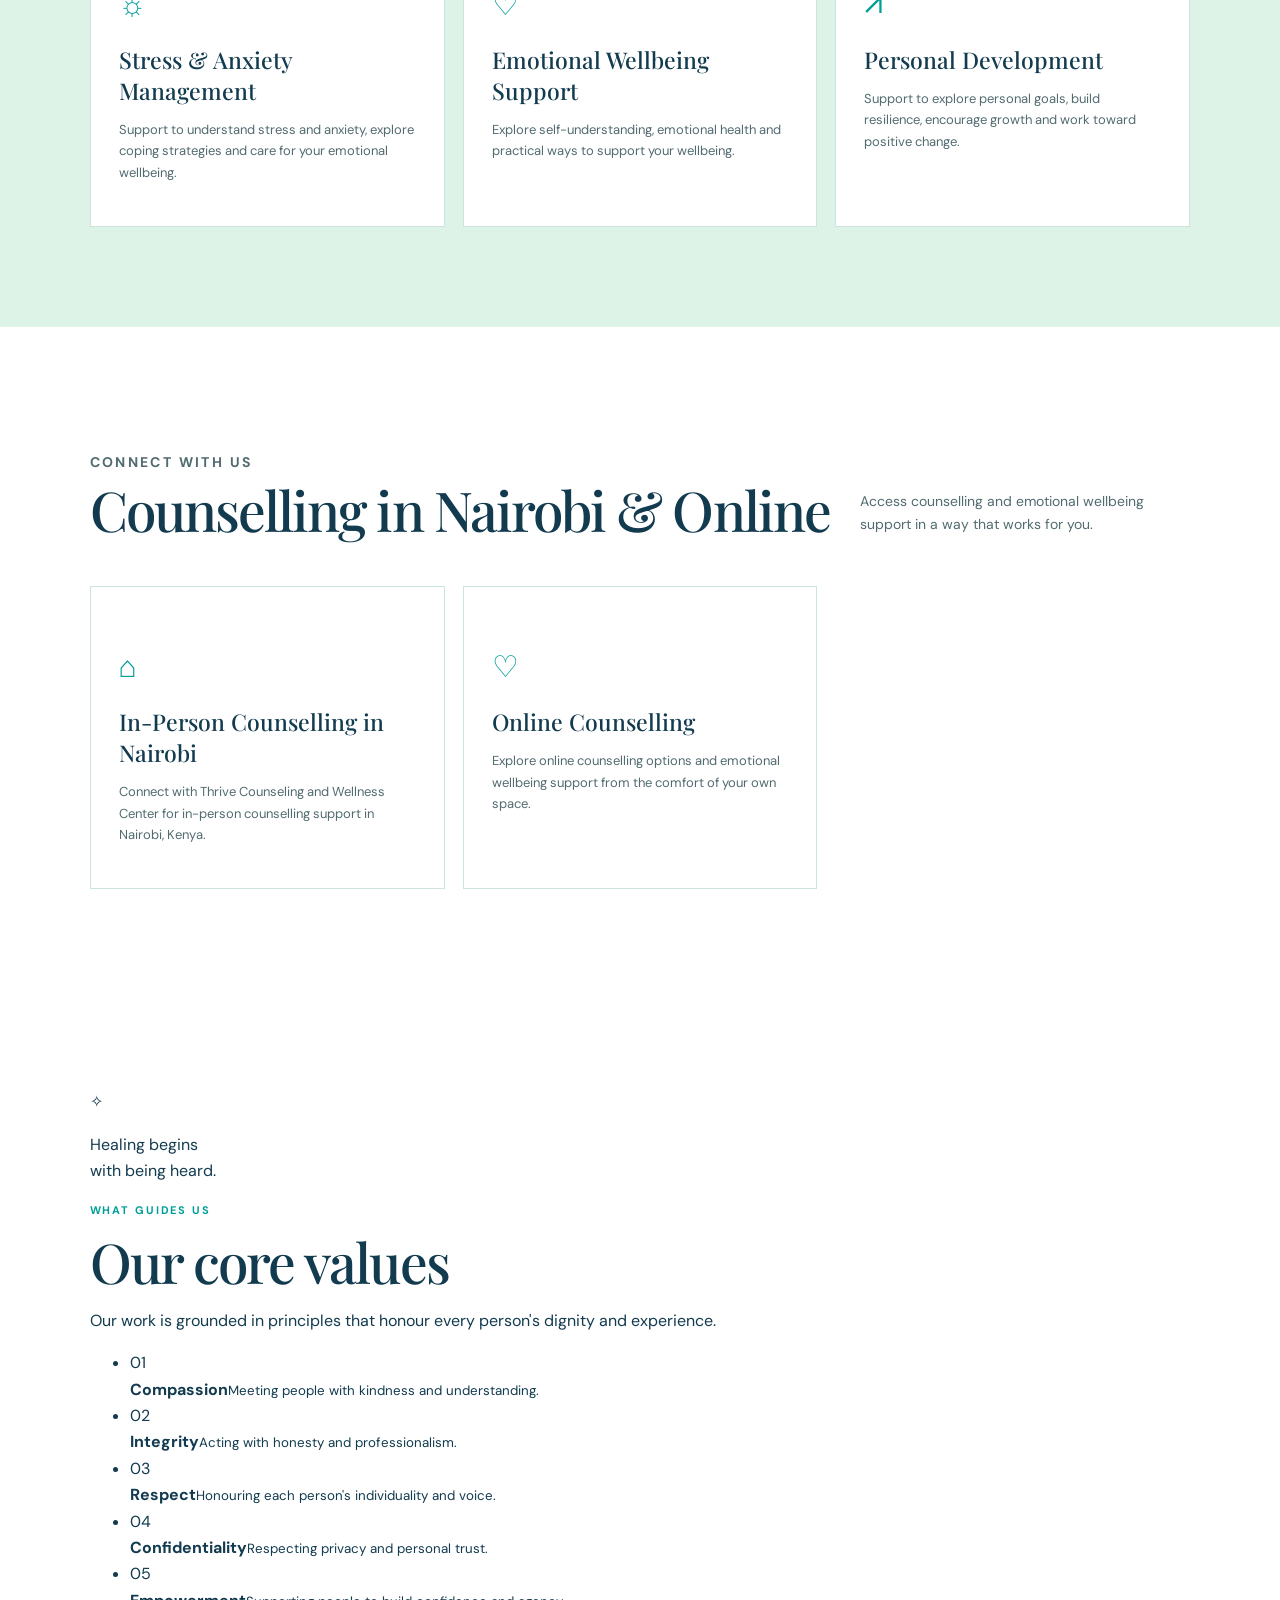
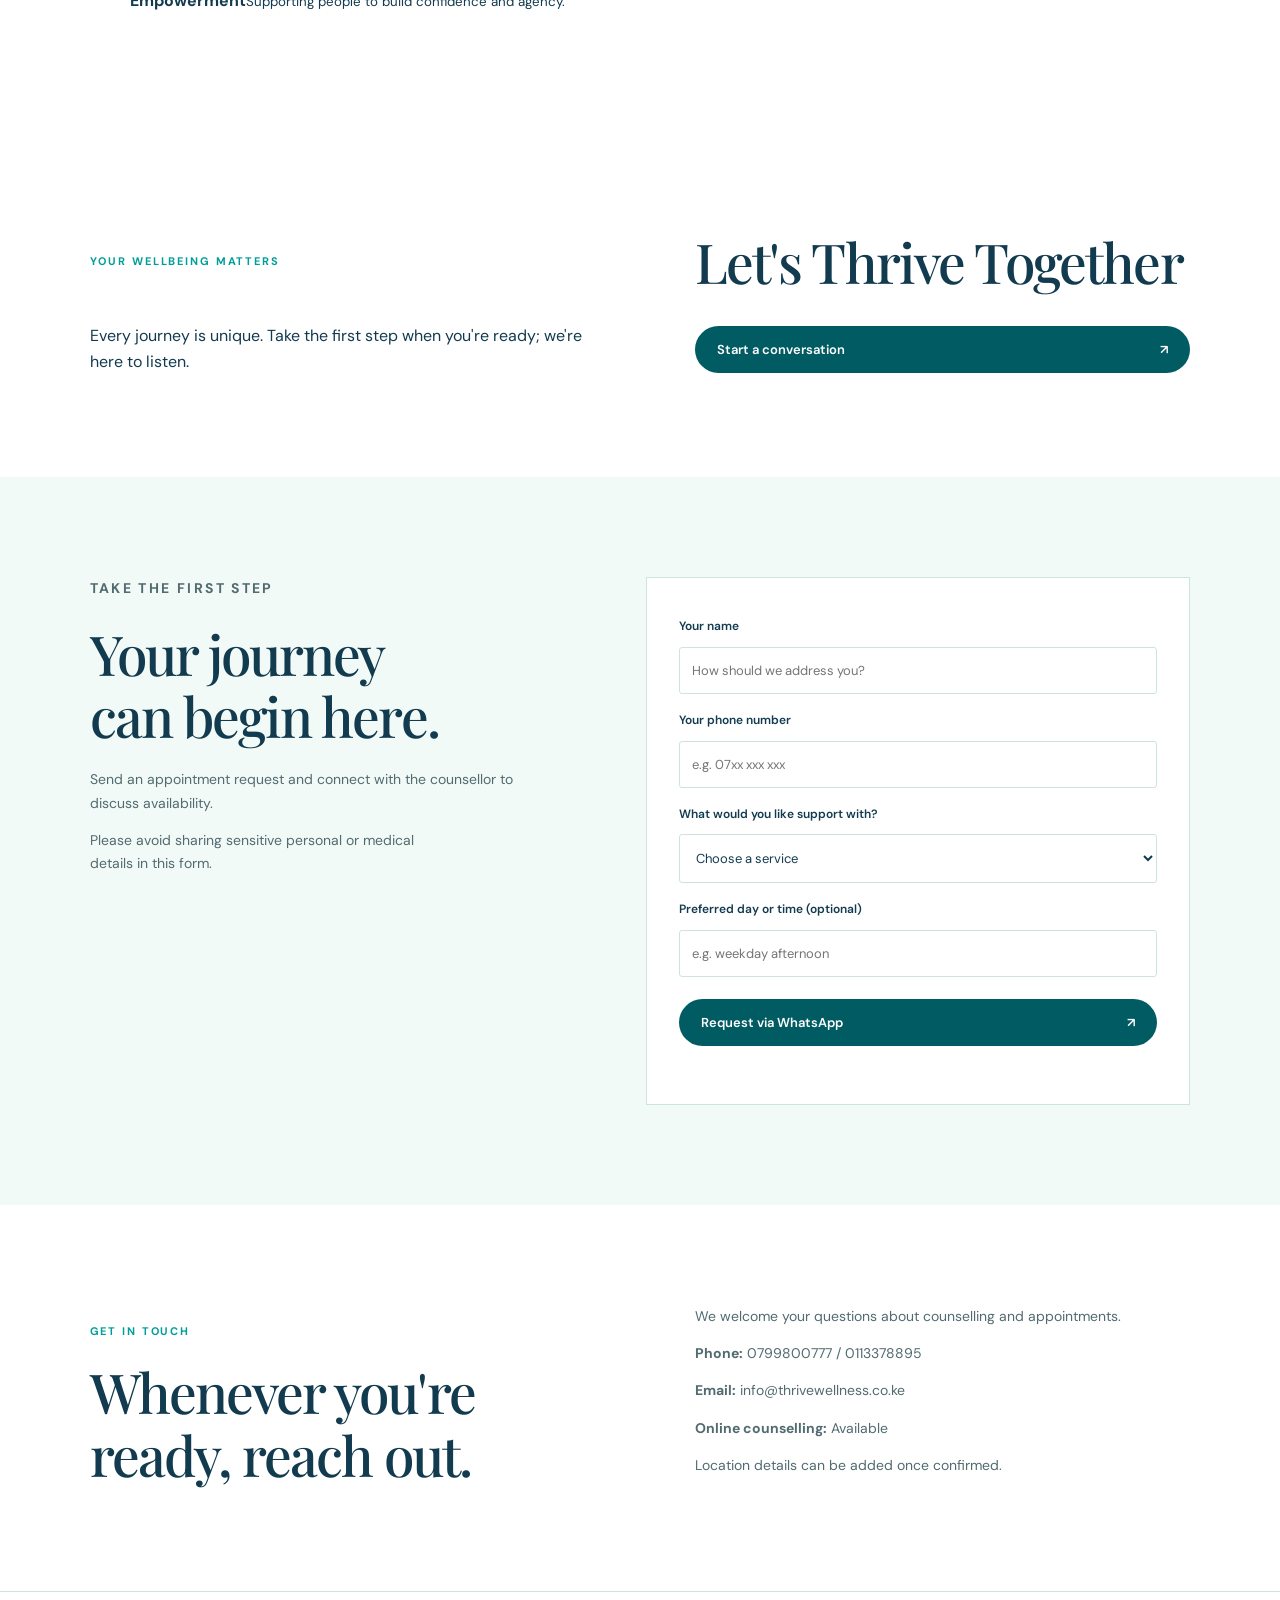
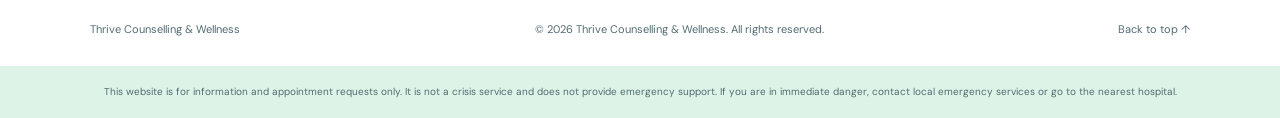
==== commit b7cc7136: "Add Nairobi and online counselling information" ====
--- a/index.html
+++ b/index.html
@@ -129,6 +129,30 @@
   </div>
 </section>
 
+<section class="section" id="location">
+  <div class="section-heading">
+    <div>
+      <p class="section-label">Connect with us</p>
+      <h2>Counselling in Nairobi &amp; Online</h2>
+    </div>
+    <p>Access counselling and emotional wellbeing support in a way that works for you.</p>
+  </div>
+
+  <div class="service-grid">
+    <article class="service-card">
+      <span class="service-icon">⌂</span>
+      <h3>In-Person Counselling in Nairobi</h3>
+      <p>Connect with Thrive Counseling and Wellness Center for in-person counselling support in Nairobi, Kenya.</p>
+    </article>
+
+    <article class="service-card">
+      <span class="service-icon">♡</span>
+      <h3>Online Counselling</h3>
+      <p>Explore online counselling options and emotional wellbeing support from the comfort of your own space.</p>
+    </article>
+  </div>
+</section>
+
 
     <section class="section values" id="values">
       <div class="values-art"><span class="values-leaf">✧</span><p>Healing begins<br>with being heard.</p></div>
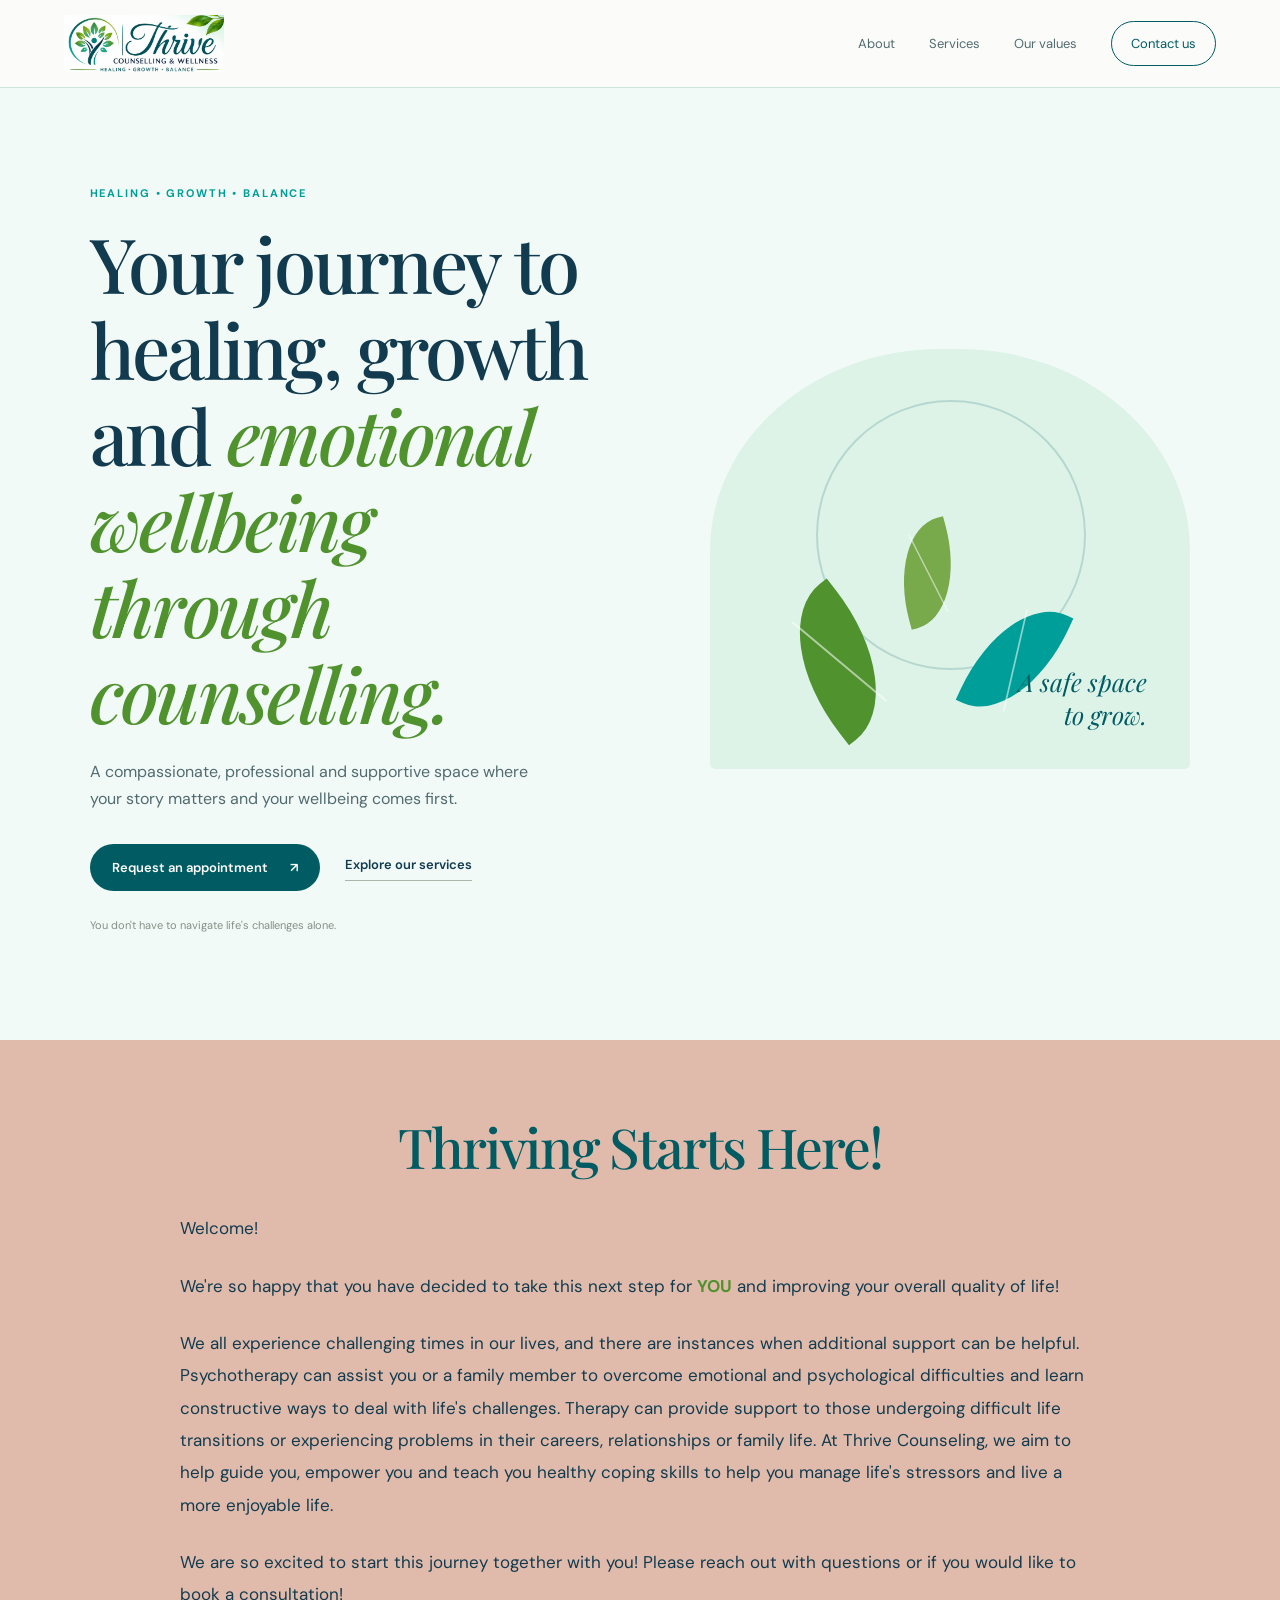
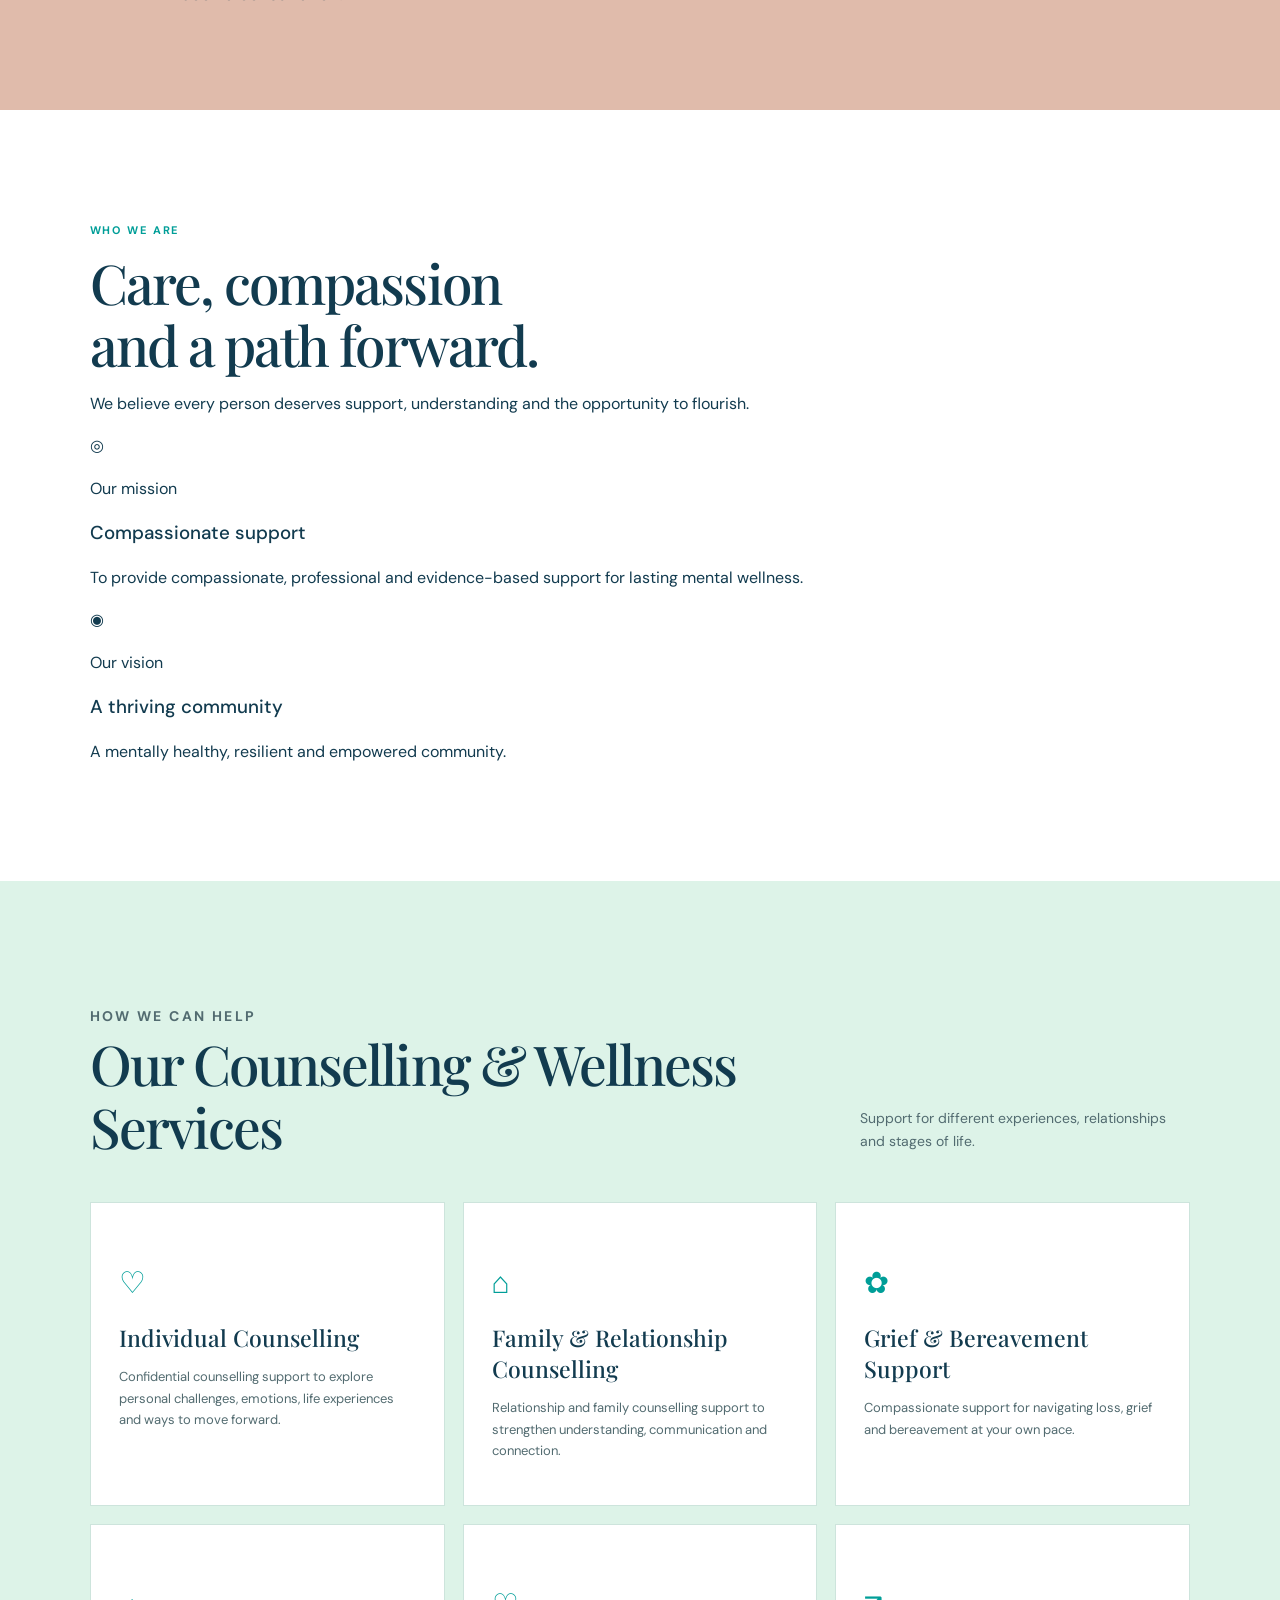
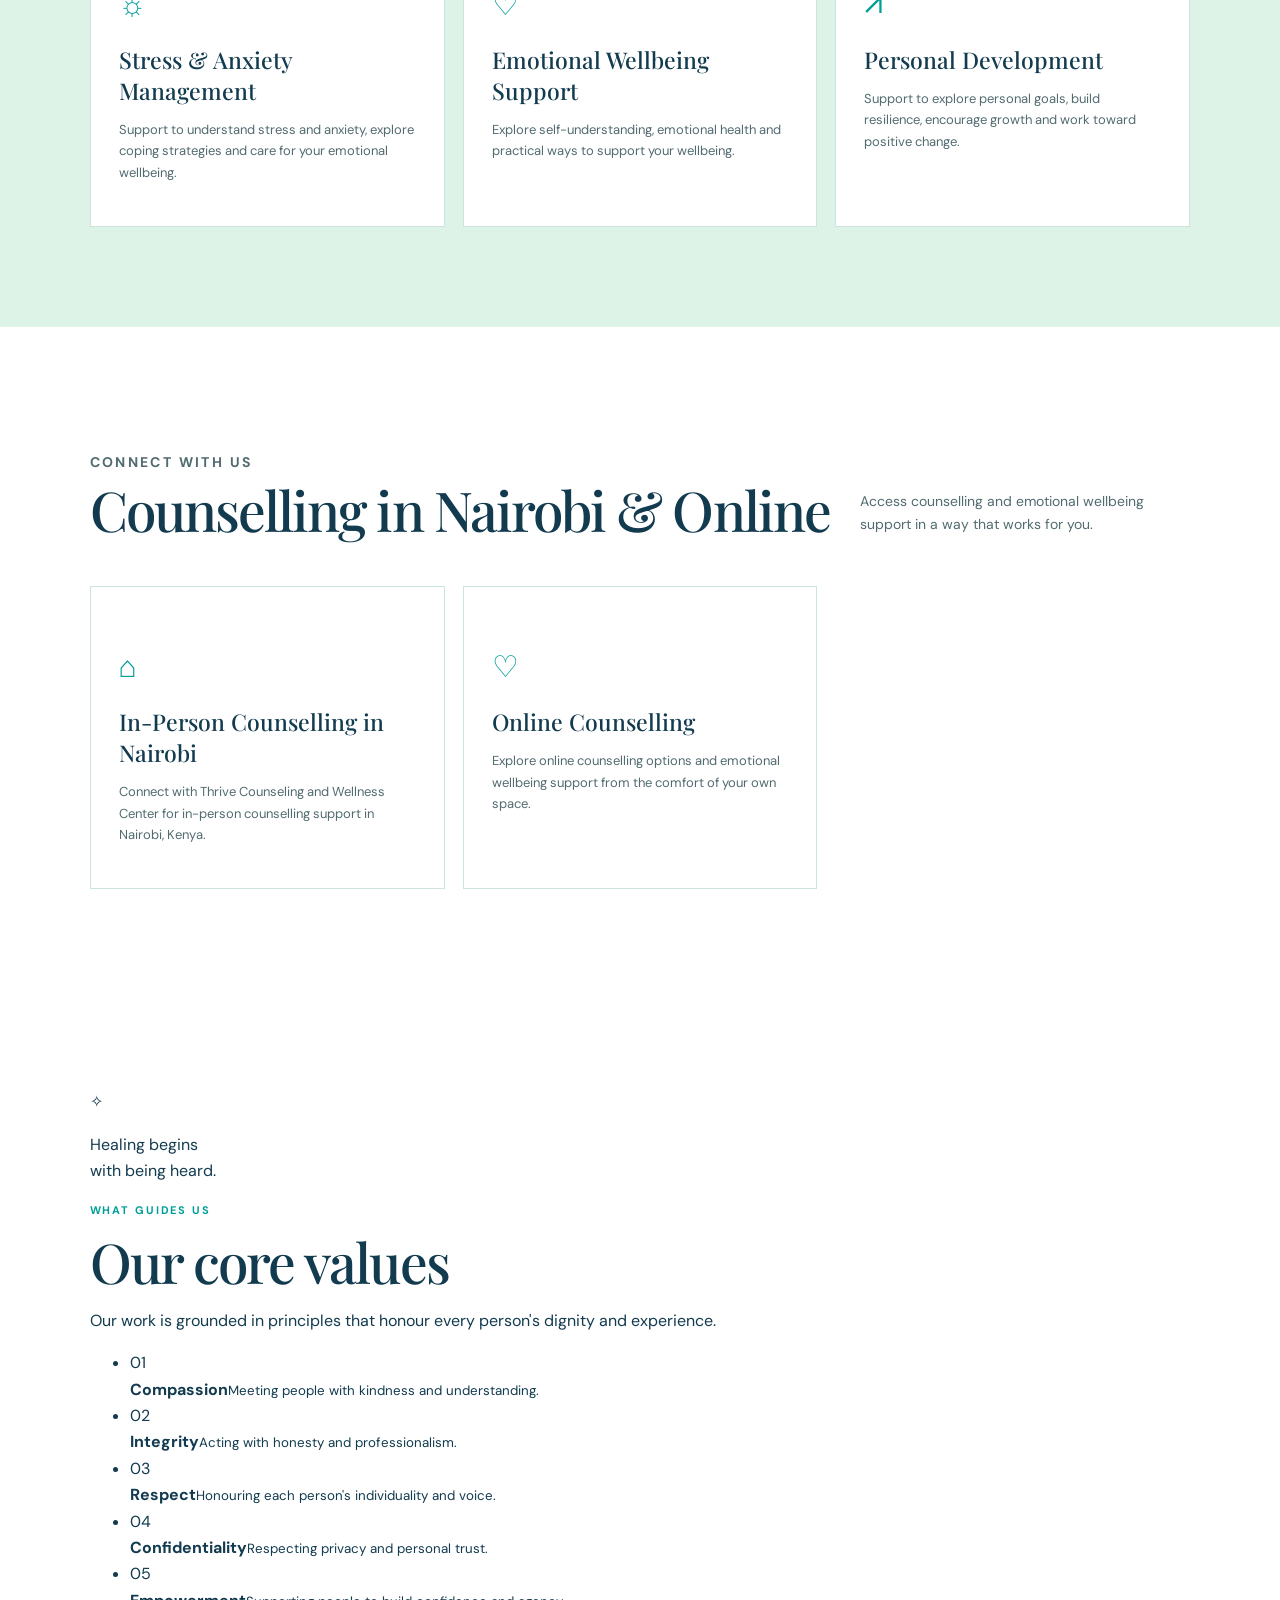
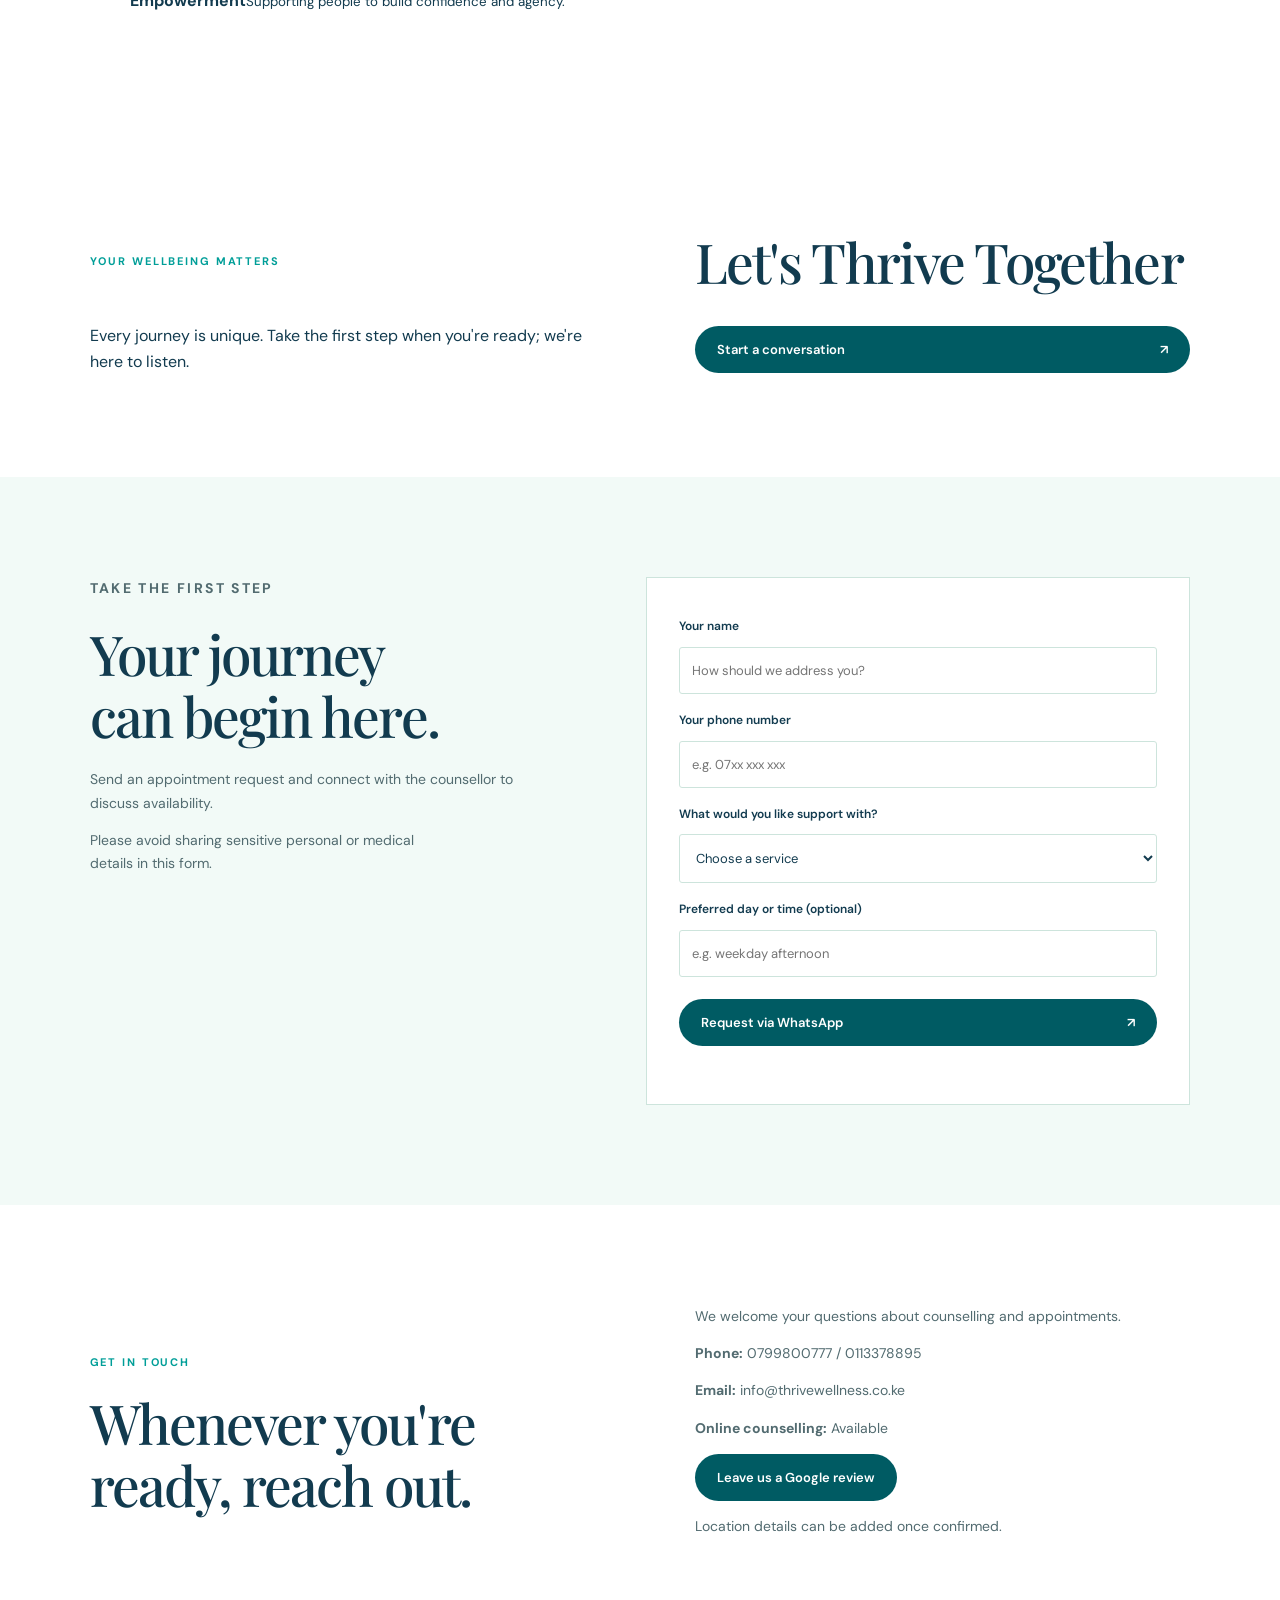
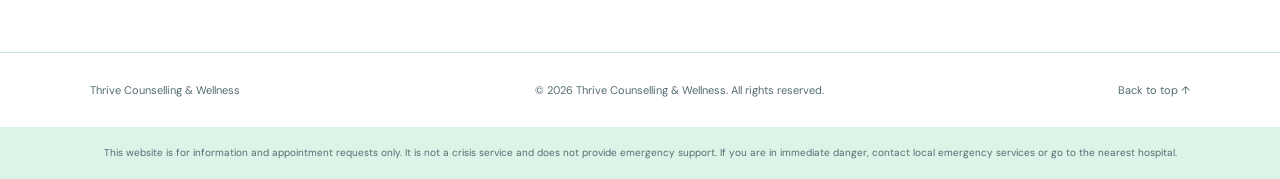
==== commit ec09aaee: "Add Google review button" ====
--- a/index.html
+++ b/index.html
@@ -214,6 +214,14 @@
         <p><strong>Phone:</strong> 0799800777 / 0113378895</p>
         <p><strong>Email:</strong> <a href="mailto:info@thrivewellness.co.ke">info@thrivewellness.co.ke</a></p>
         <p><strong>Online counselling:</strong> Available</p>
+        <p>
+  <a class="button button-primary"
+     href="https://g.page/r/CWfz5qkd24oREAI/review"
+     target="_blank"
+     rel="noopener noreferrer">
+    Leave us a Google review
+  </a>
+</p>
         <p class="small-note">Location details can be added once confirmed.</p>
       </div>
     </section>
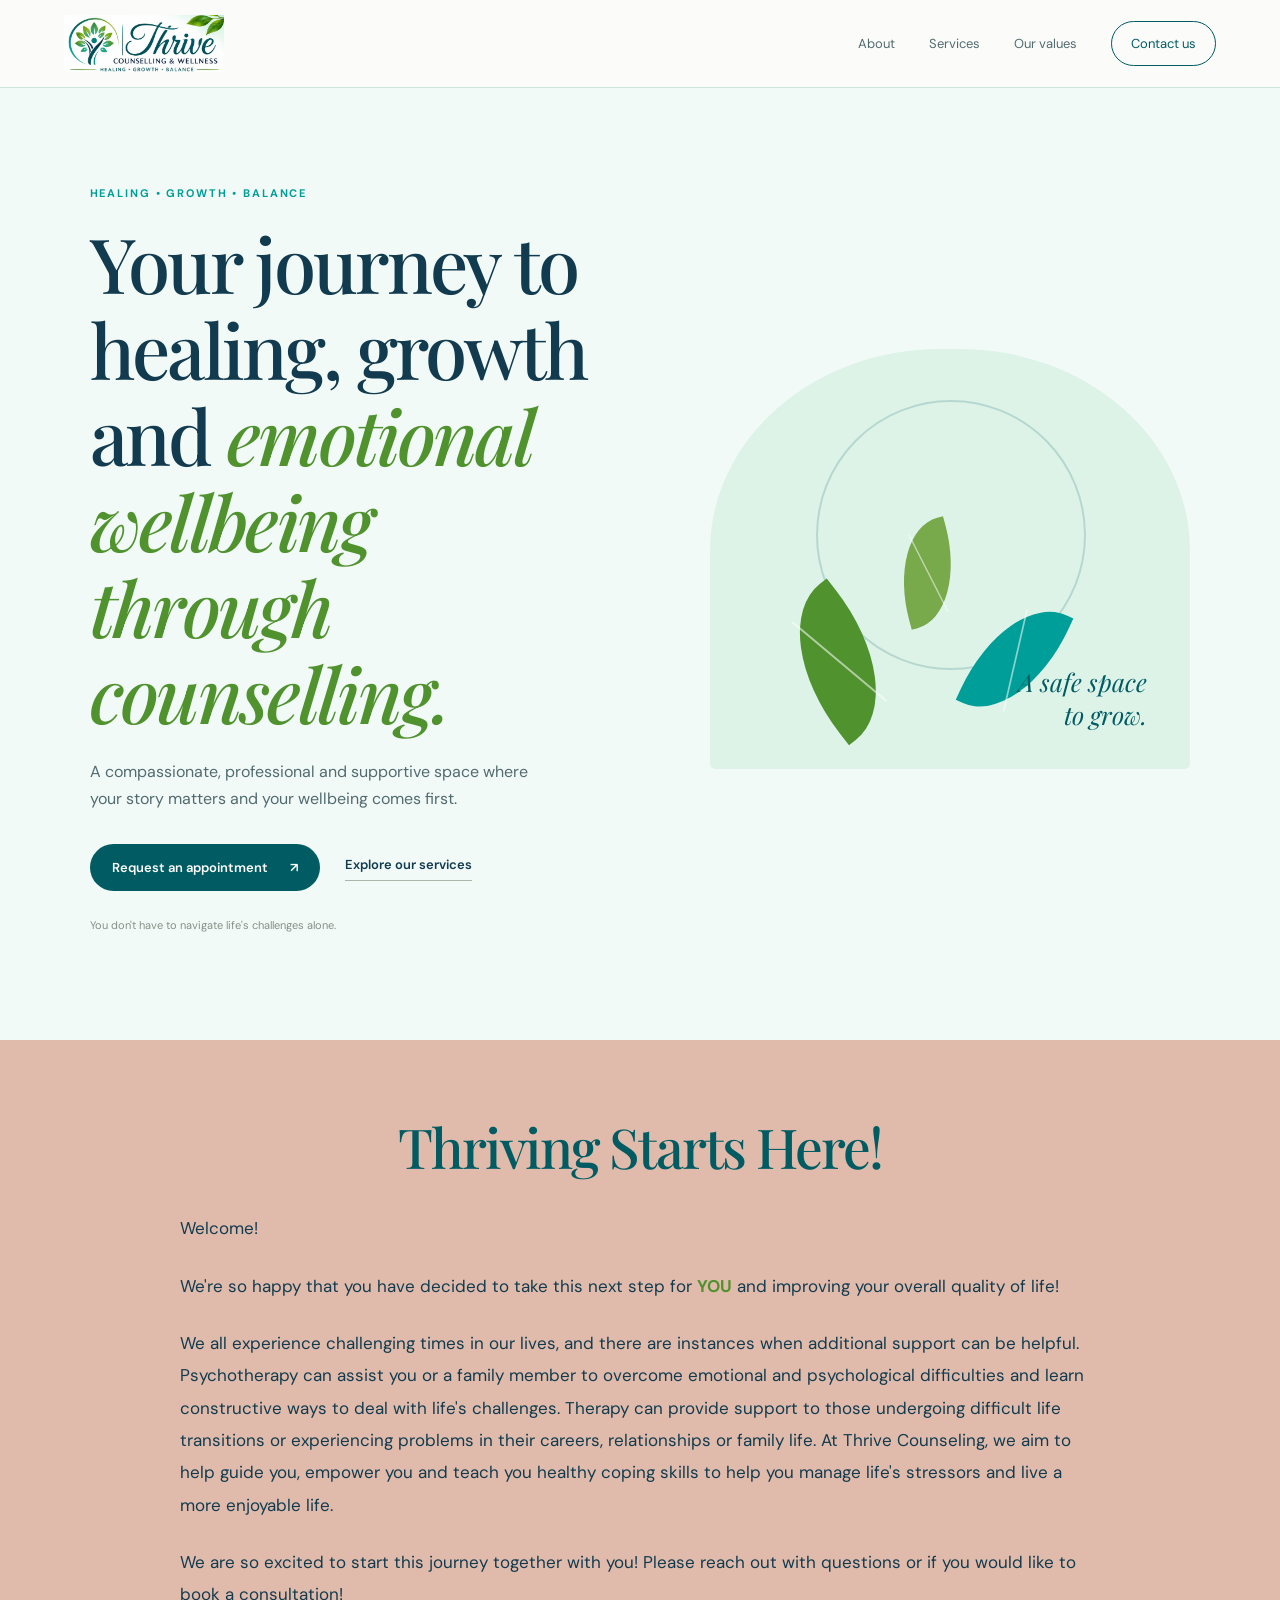
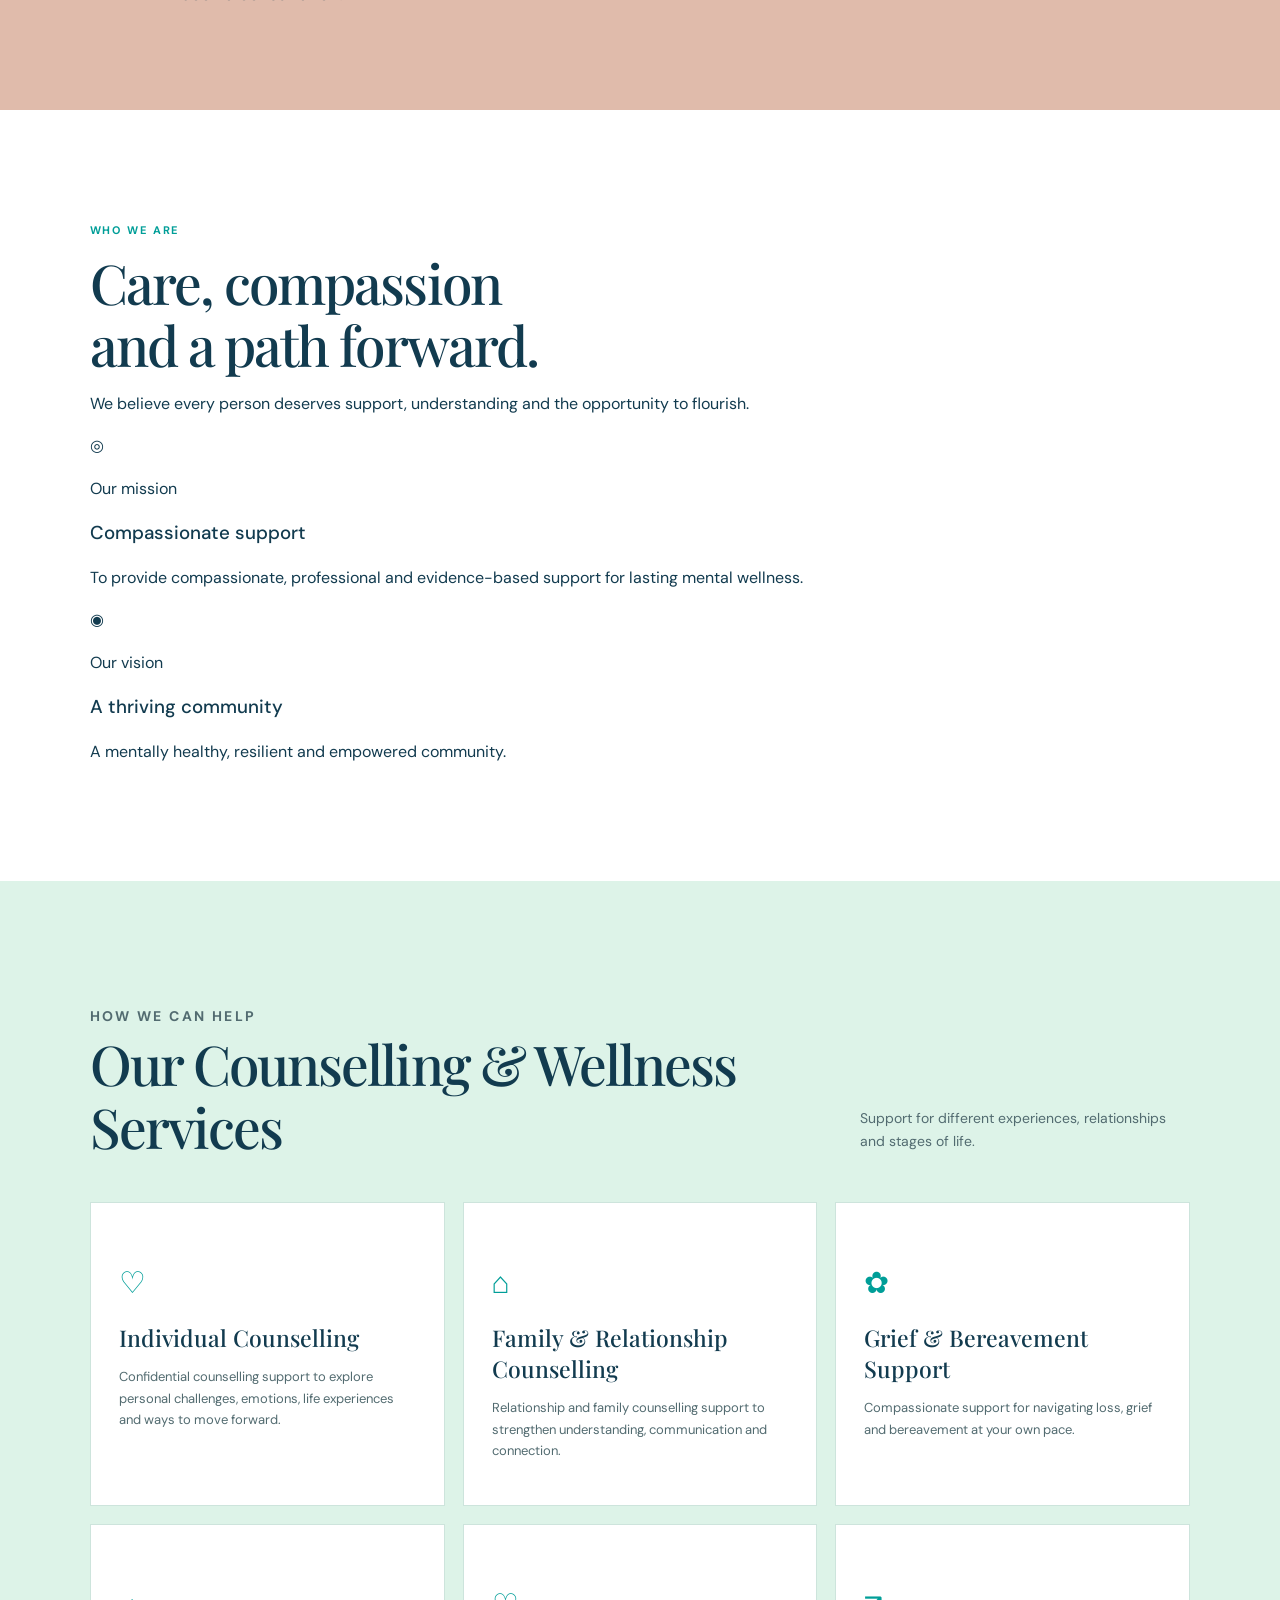
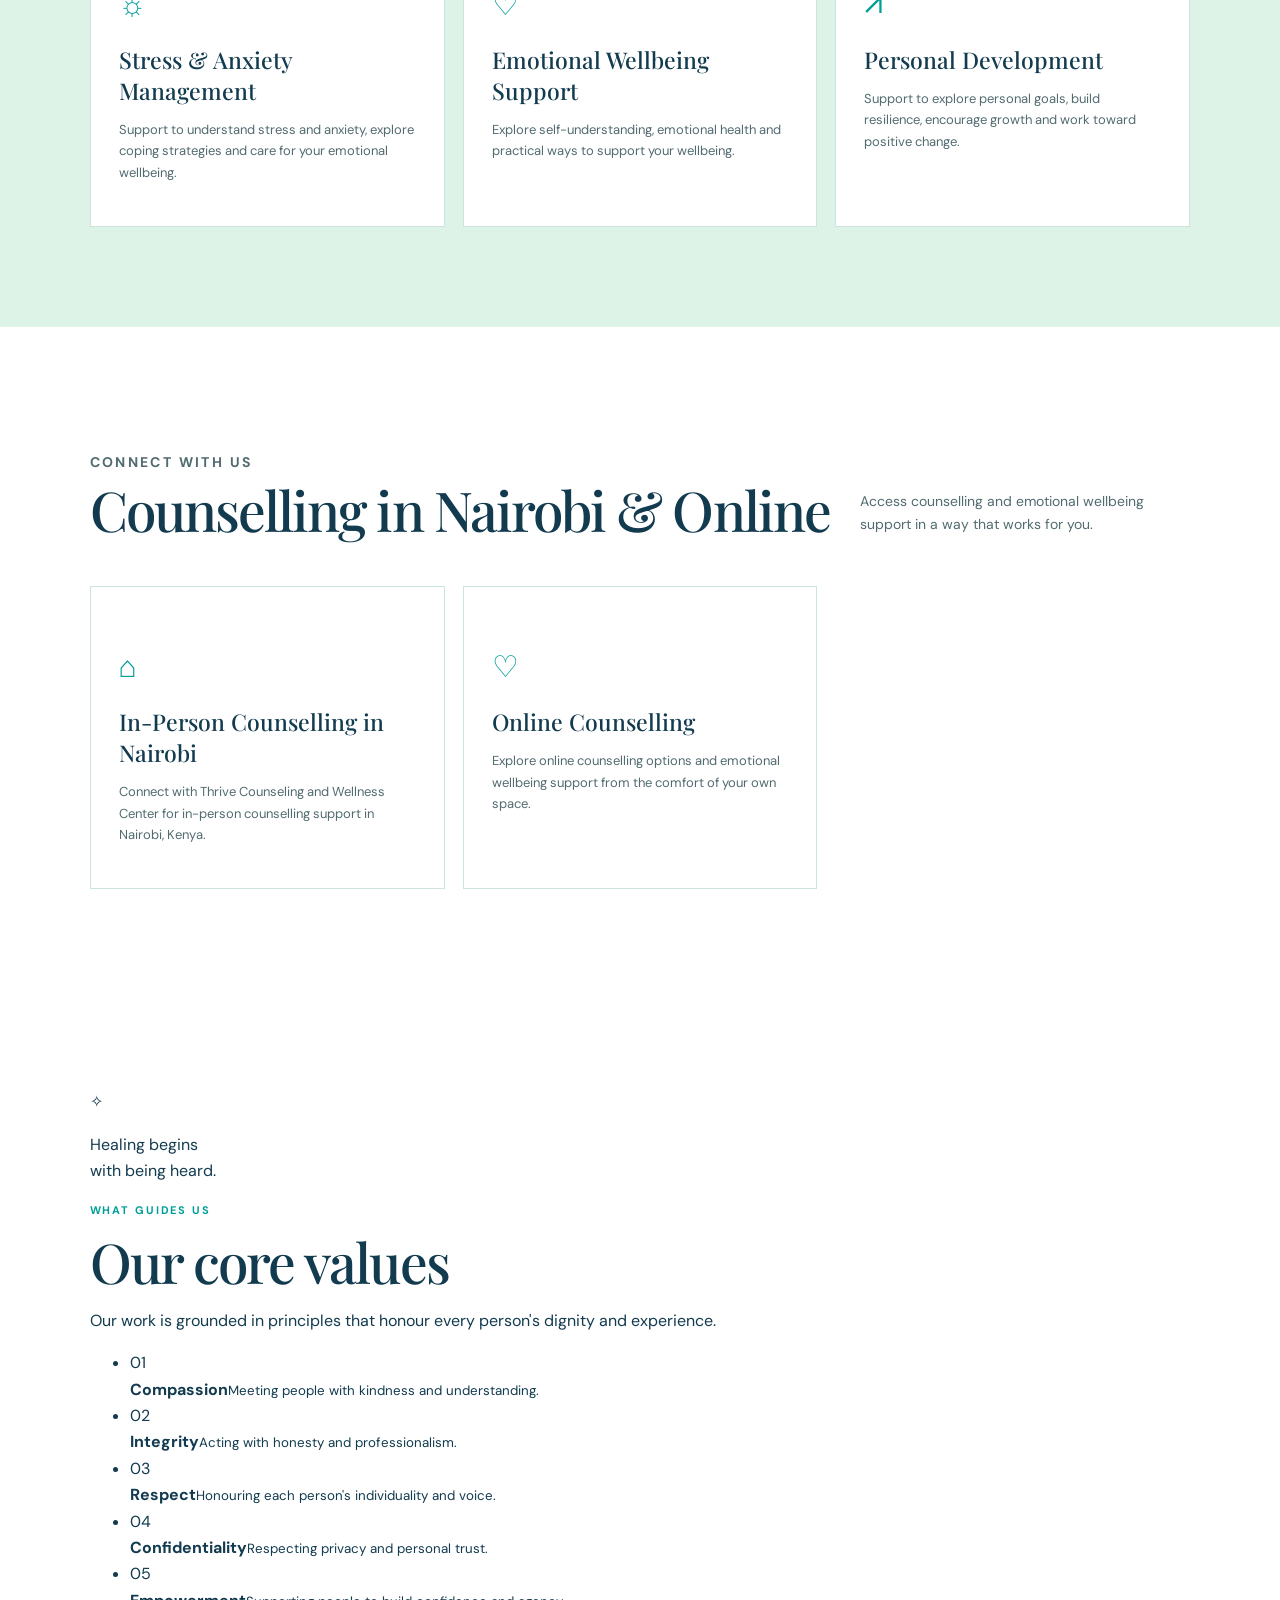
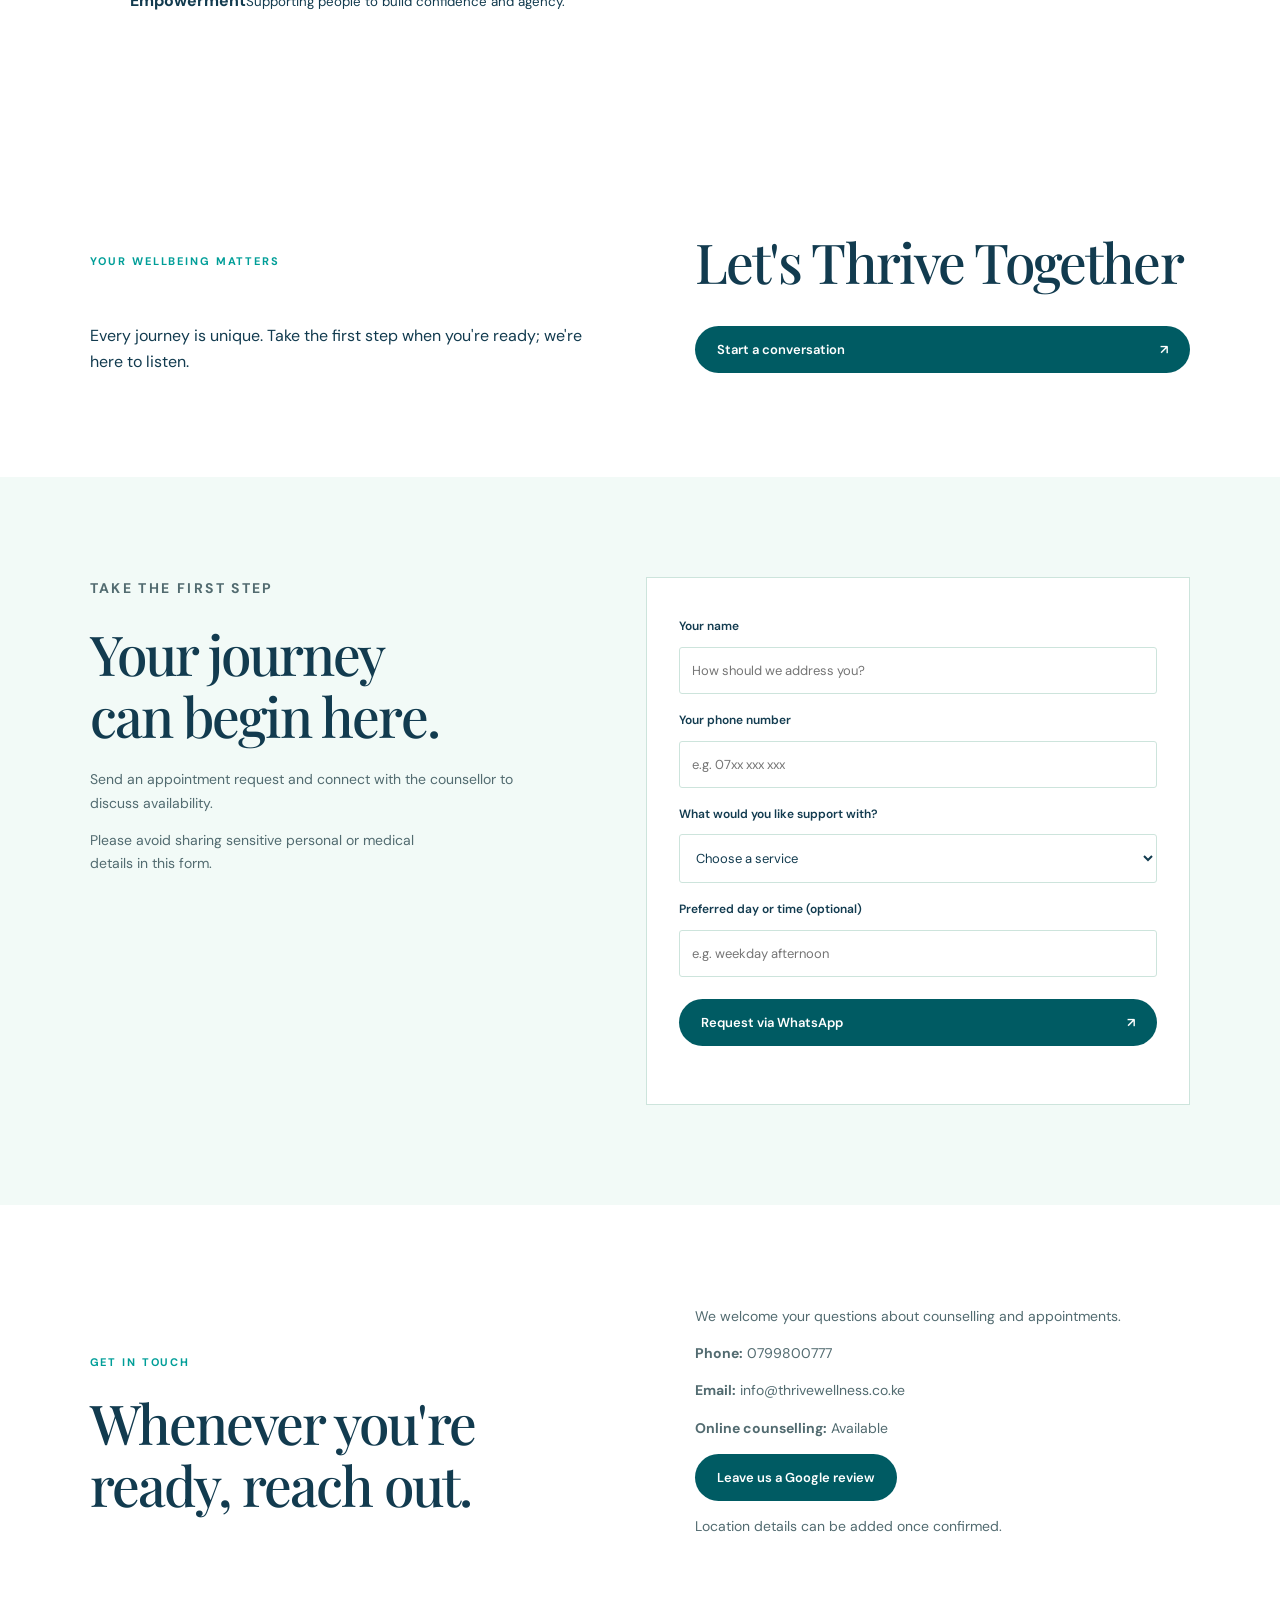
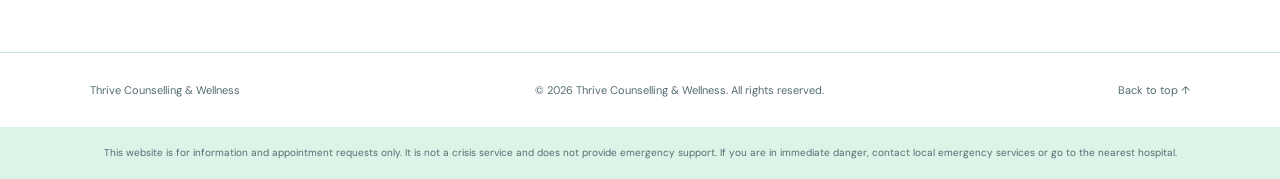
==== commit 2bd7d1e7: "Remove secondary contact number" ====
--- a/index.html
+++ b/index.html
@@ -211,7 +211,7 @@
       <div><p class="section-label">Get in touch</p><h2>Whenever you're<br>ready, reach out.</h2></div>
       <div class="contact-details">
         <p>We welcome your questions about counselling and appointments.</p>
-        <p><strong>Phone:</strong> 0799800777 / 0113378895</p>
+        <p><strong>Phone:</strong> 0799800777 </p>
         <p><strong>Email:</strong> <a href="mailto:info@thrivewellness.co.ke">info@thrivewellness.co.ke</a></p>
         <p><strong>Online counselling:</strong> Available</p>
         <p>
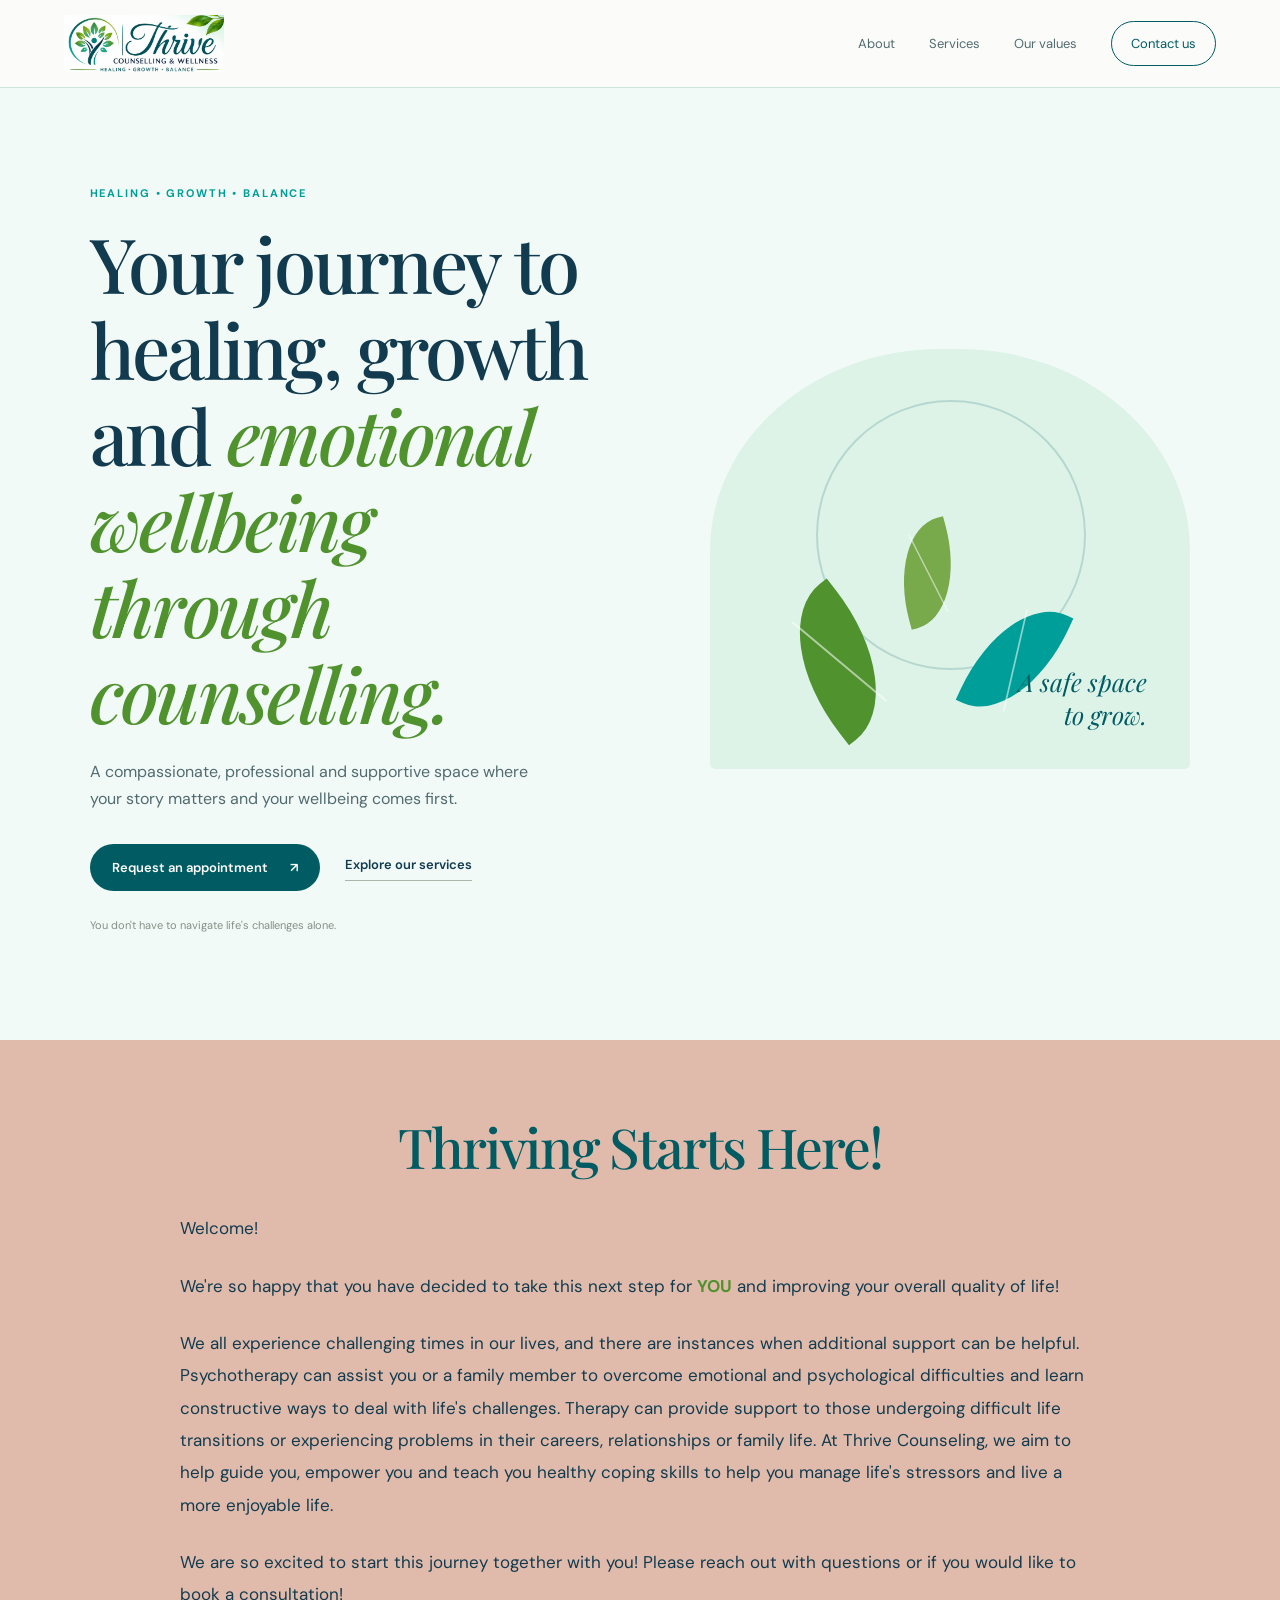
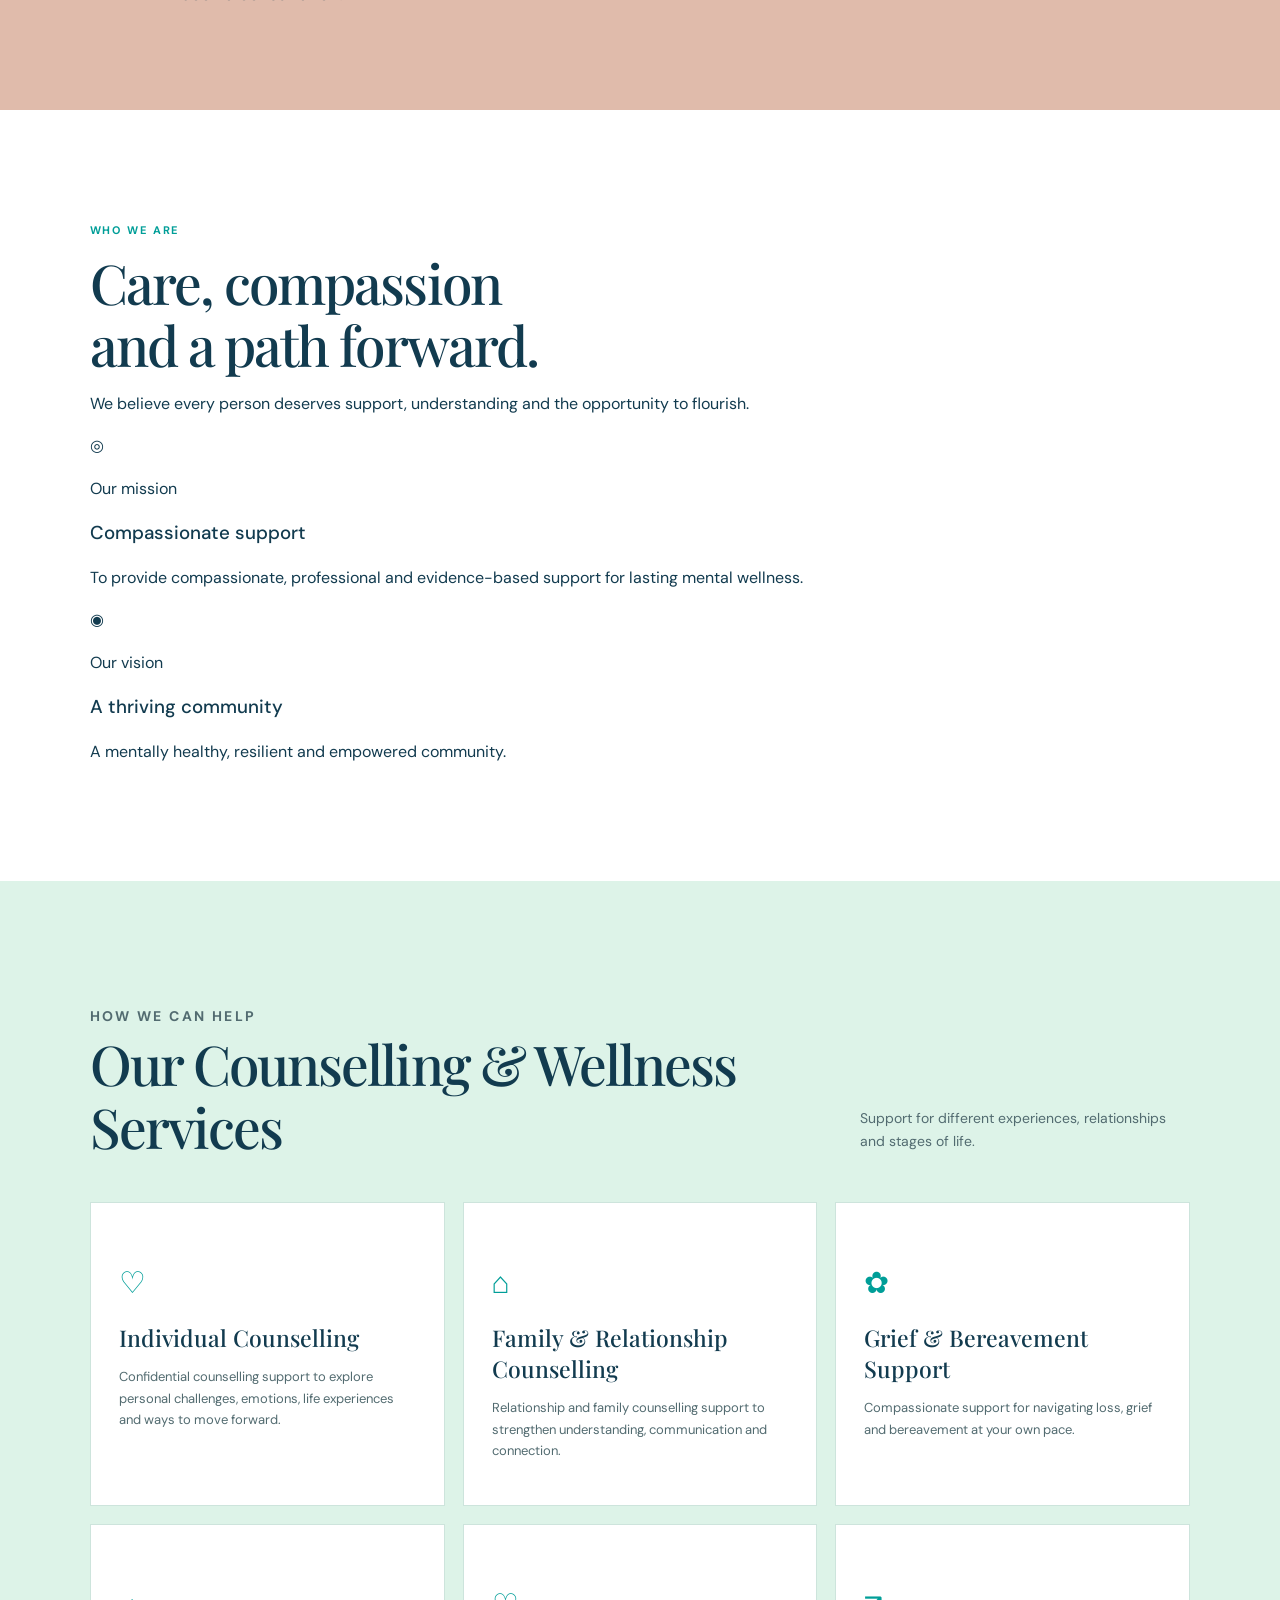
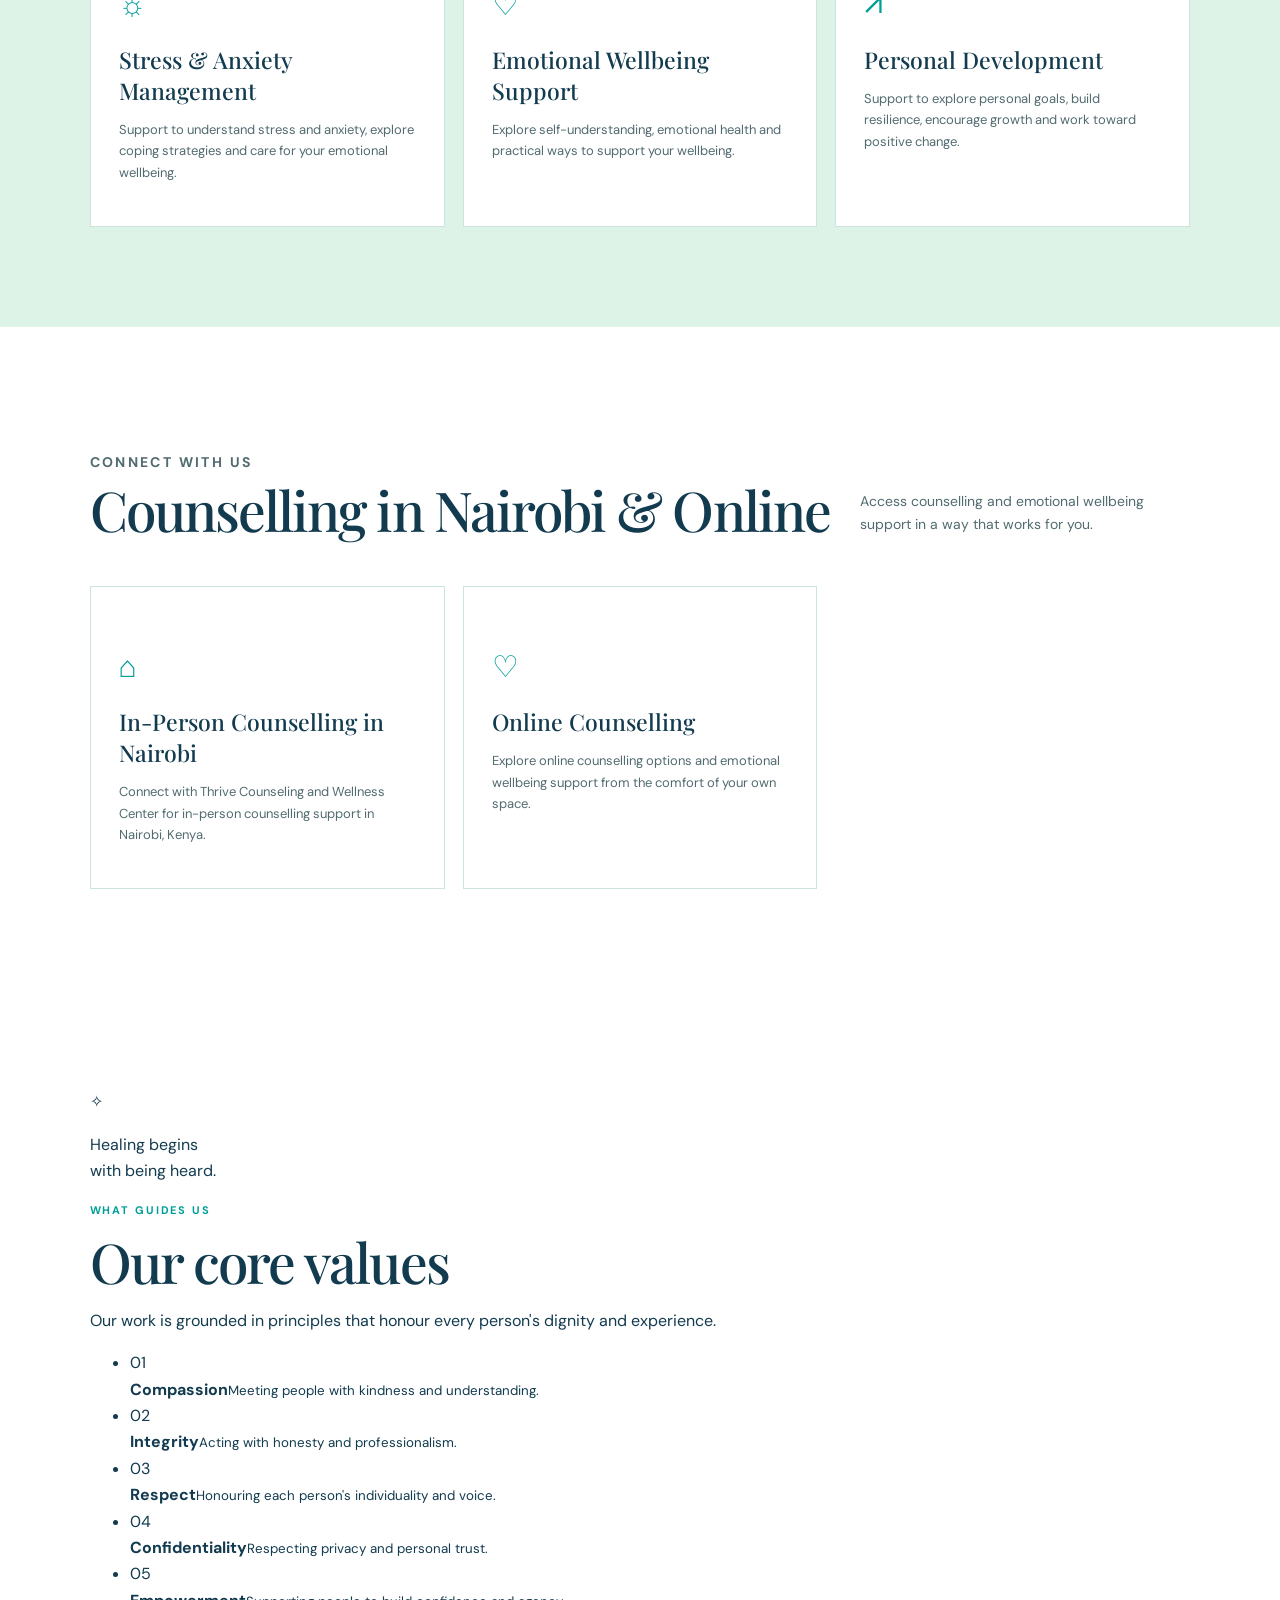
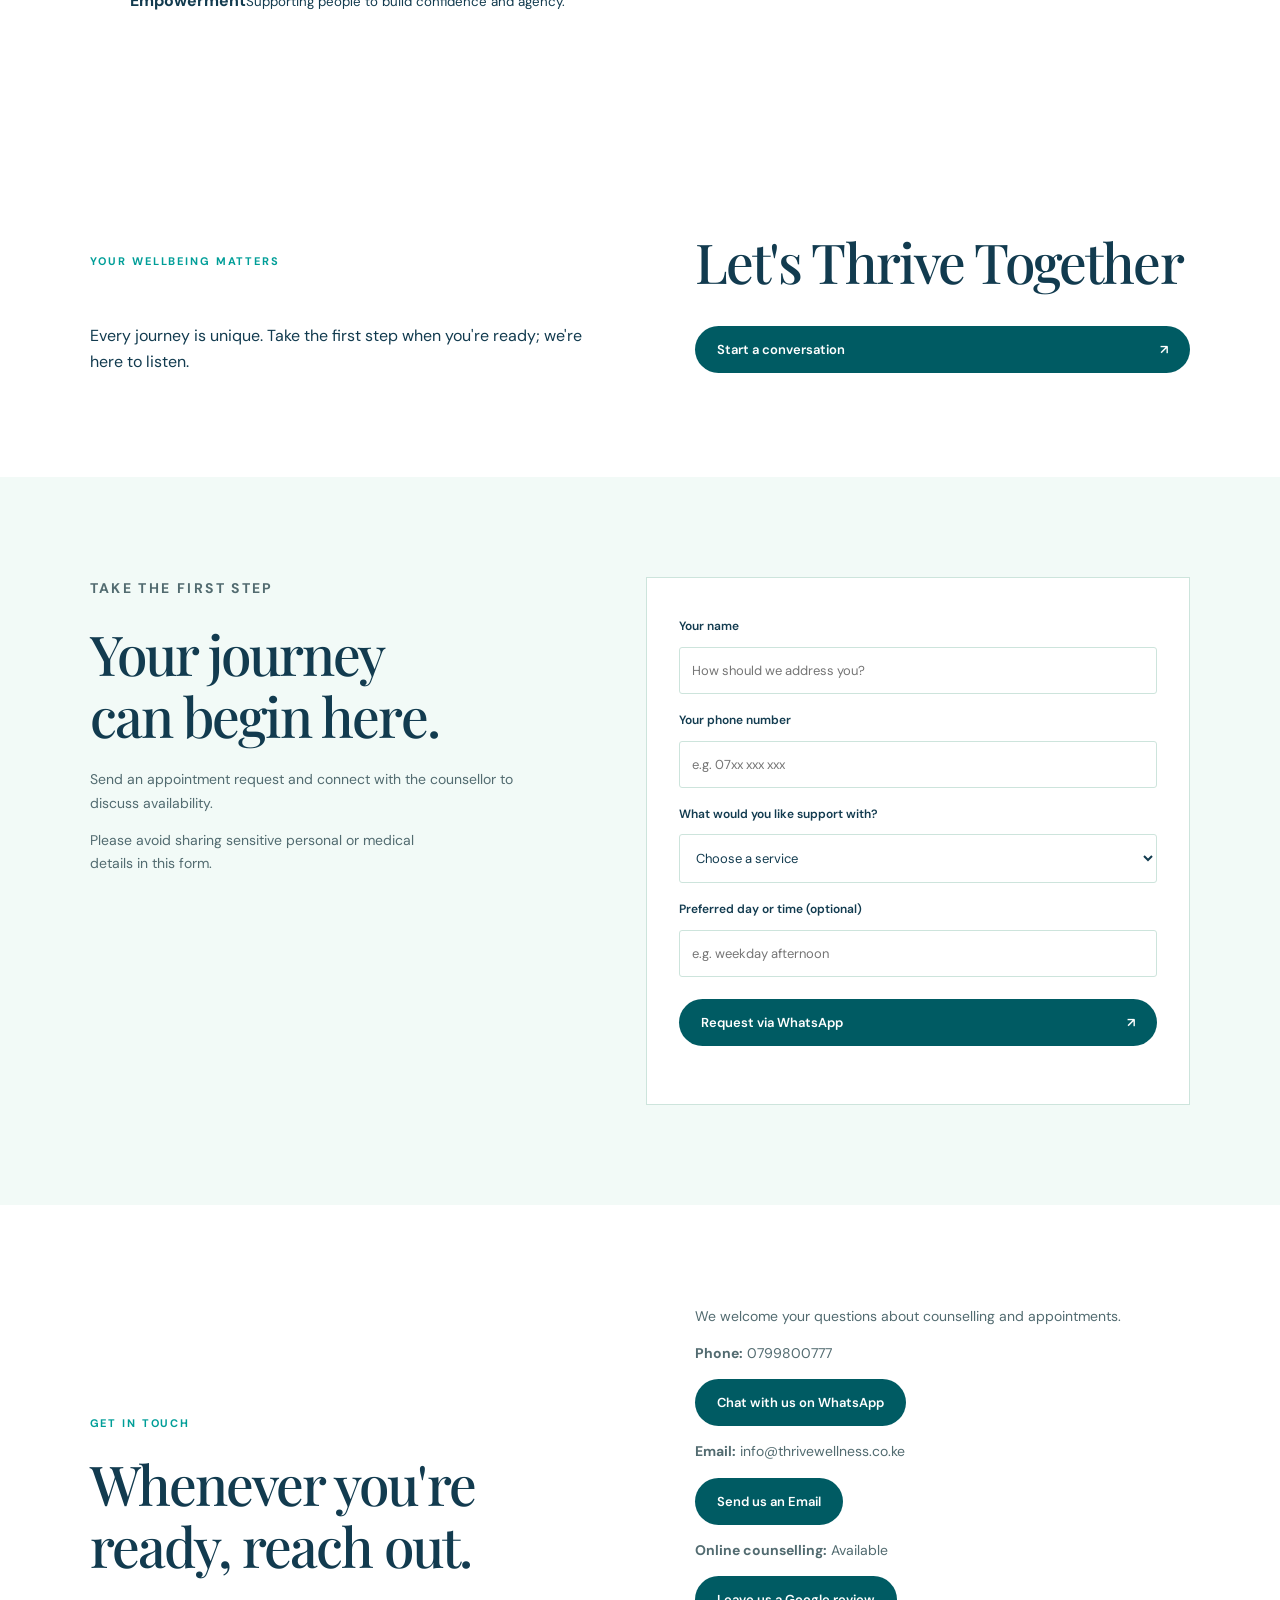
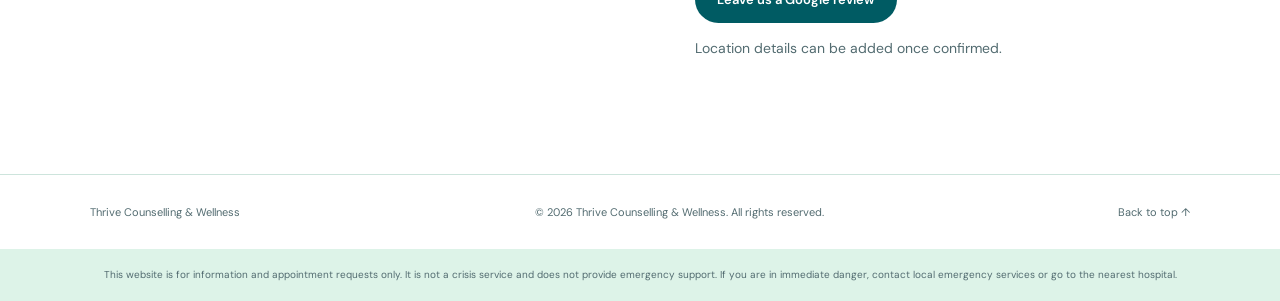
==== commit 7264c682: "Improve email contact and add email button" ====
--- a/index.html
+++ b/index.html
@@ -212,8 +212,26 @@
       <div class="contact-details">
         <p>We welcome your questions about counselling and appointments.</p>
         <p><strong>Phone:</strong> 0799800777 </p>
-        <p><strong>Email:</strong> <a href="mailto:info@thrivewellness.co.ke">info@thrivewellness.co.ke</a></p>
-        <p><strong>Online counselling:</strong> Available</p>
+        <p>
+  <a class="button button-primary"
+     href="https://wa.me/254799800777?text=Hello%20Thrive%20Counseling%20and%20Wellness%20Center.%20I%20would%20like%20to%20make%20an%20appointment."
+     target="_blank"
+     rel="noopener noreferrer">
+    Chat with us on WhatsApp
+  </a>
+</p>
+<p><strong>Email:</strong>
+  <a href="mailto:info@thrivewellness.co.ke?subject=Counselling%20Appointment%20Enquiry">
+    info@thrivewellness.co.ke
+  </a>
+</p>
+<p>
+  <a class="button button-primary"
+     href="mailto:info@thrivewellness.co.ke?subject=Counselling%20Appointment%20Enquiry">
+    Send us an Email
+  </a>
+</p>
+<p><strong>Online counselling:</strong> Available</p>
         <p>
   <a class="button button-primary"
      href="https://g.page/r/CWfz5qkd24oREAI/review"
